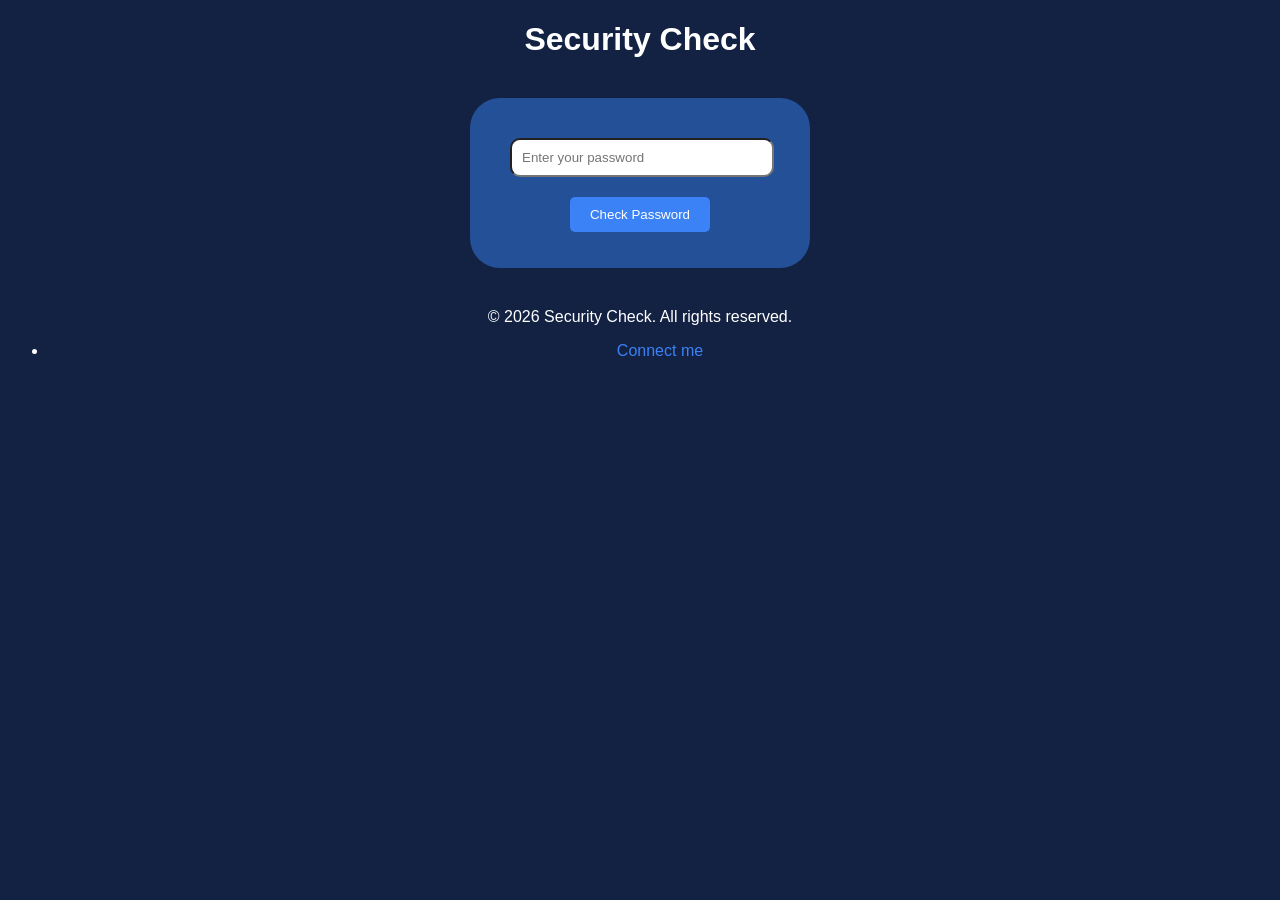
==== index.html @ a68ee6d3 "improved the styling of the "Connect me" link in the footer to make it more visually appealing and c" ====
<!DOCTYPE html>
<html lang="en">
<head><meta charset="utf-8">
<title>Security Check</title>
<link rel="stylesheet" href="style.css">
</head>
<body>
<h1>Security Check</h1>
<div id="passwordTool" class="box">
<input type="password" id="password" placeholder="Enter your password">
<button onclick="checkPassword()">Check Password</button>
<p id="result"></p>
</div>
<script src="script.js"></script>
<footer class="site-footer">
    <p>&copy; 2026 Security Check. All rights reserved.</p>
    <ul>
       <li><a href="https://www.instagram.com/___lubolabao.1___/">Connect me</a></li>
    </ul>
</footer>
</body>
</html>
---- style.css ----
body{
    font-family: Arial;
    background-color: #132143;
    color: white;
    text-align: center;
}
.box{
    background-color: #235097;
    width: 300px;
    margin: 40px auto;
    padding: 20px;
    border-radius: 30px;
}
input{
    width: 80%;
    padding: 10px;
    margin: 20px;
    border-radius: 10px;}
button{
    padding: 10px 20px;
    background-color: #3b82f6;
    color: white;
    border: none;
    border-radius: 5px;
    cursor: pointer;
}
a:-webkit-any-link {
    color: #3b82f6;
    cursor: pointer;
    text-decoration: none;
}
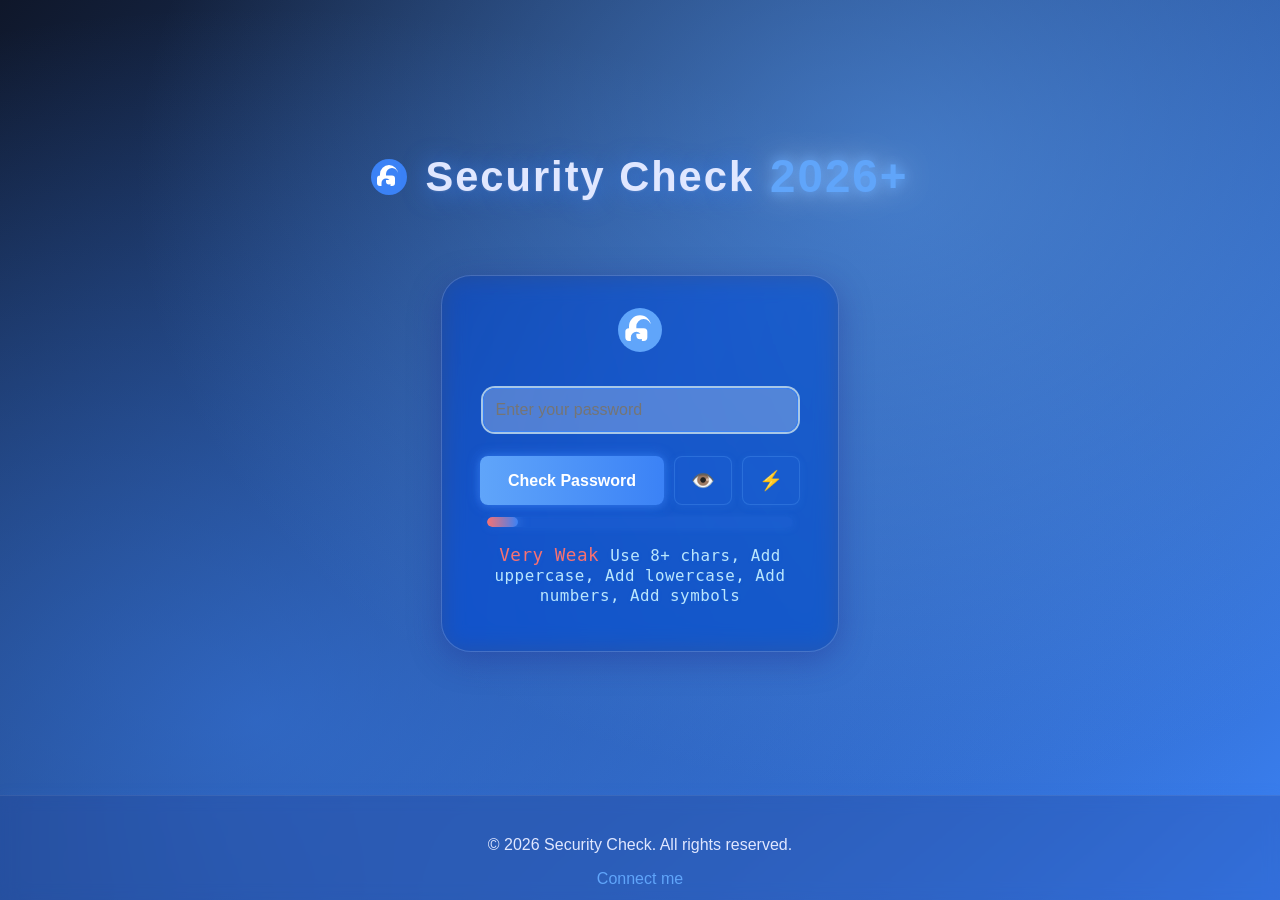
==== commit 49548315: "Futuristic glassmorphism UI, advanced password features, and bug fixes" ====
--- a/index.html
+++ b/index.html
@@ -5,12 +5,30 @@
 <link rel="stylesheet" href="style.css">
 </head>
 <body>
-<h1>Security Check</h1>
-<div id="passwordTool" class="box">
-<input type="password" id="password" placeholder="Enter your password">
-<button onclick="checkPassword()">Check Password</button>
-<p id="result"></p>
-</div>
+<div class="futuristic-bg"></div>
+<main>
+  <h1 class="fancy-title">
+    <svg xmlns="http://www.w3.org/2000/svg" width="36" height="36" fill="none" viewBox="0 0 24 24" style="vertical-align:middle;margin-right:10px;"><rect width="24" height="24" rx="12" fill="#3b82f6"/><path d="M12 17a2 2 0 0 0 2-2v-1h-4v1a2 2 0 0 0 2 2Zm6-6v-1a6 6 0 1 0-12 0v1a2 2 0 0 0-2 2v3a2 2 0 0 0 2 2h1v-2a3 3 0 0 1 6 0v2h1a2 2 0 0 0 2-2v-3a2 2 0 0 0-2-2Zm-8-1a4 4 0 1 1 8 0v1h-8v-1Z" fill="#fff"/></svg>
+    Security Check <span class="year-glow">2026+</span>
+  </h1>
+  <div id="passwordTool" class="box glassmorph">
+    <div class="icon-orb">
+      <svg xmlns="http://www.w3.org/2000/svg" width="44" height="44" fill="none" viewBox="0 0 24 24"><rect width="24" height="24" rx="12" fill="#60a5fa"/><path d="M12 17a2 2 0 0 0 2-2v-1h-4v1a2 2 0 0 0 2 2Zm6-6v-1a6 6 0 1 0-12 0v1a2 2 0 0 0-2 2v3a2 2 0 0 0 2 2h1v-2a3 3 0 0 1 6 0v2h1a2 2 0 0 0 2-2v-3a2 2 0 0 0-2-2Zm-8-1a4 4 0 1 1 8 0v1h-8v-1Z" fill="#fff"/></svg>
+    </div>
+    <input type="password" id="password" placeholder="Enter your password" autocomplete="off" autofocus>
+    <div class="input-actions">
+      <button onclick="checkPassword()" class="neon-btn">Check Password</button>
+      <button onclick="togglePassword()" class="ghost-btn" title="Show/Hide Password">
+        <span id="eyeIcon">👁️</span>
+      </button>
+      <button onclick="generatePassword()" class="ghost-btn" title="Generate Futuristic Password">
+        <span>⚡</span>
+      </button>
+    </div>
+    <div class="strength-bar" id="strengthBar"><div></div></div>
+    <p id="result"></p>
+  </div>
+</main>
 <script src="script.js"></script>
 <footer class="site-footer">
     <p>&copy; 2026 Security Check. All rights reserved.</p>
--- a/style.css
+++ b/style.css
@@ -1,22 +1,165 @@
-body{
+    /* Futuristic animated background */
+    .futuristic-bg {
+        position: fixed;
+        top: 0; left: 0; right: 0; bottom: 0;
+        z-index: -2;
+        background: radial-gradient(ellipse at 70% 20%, #60a5fa88 0%, transparent 60%),
+                                radial-gradient(ellipse at 20% 80%, #3b82f688 0%, transparent 70%),
+                                linear-gradient(135deg, #0f172a 0%, #3b82f6 100%);
+        animation: bgMove 12s linear infinite alternate;
+    }
+    @keyframes bgMove {
+        0% { filter: blur(0px) brightness(1); }
+        100% { filter: blur(2px) brightness(1.1); }
+    }
+
+    main {
+        flex: 1;
+        display: flex;
+        flex-direction: column;
+        align-items: center;
+        justify-content: center;
+        min-height: 80vh;
+    }
+
+    .fancy-title {
+        font-size: 2.6rem;
+        font-weight: 800;
+        letter-spacing: 2px;
+        color: #e0e7ff;
+        text-shadow: 0 2px 24px #3b82f6cc, 0 1px 2px #fff2;
+        margin-bottom: 32px;
+        margin-top: 48px;
+        display: flex;
+        align-items: center;
+        gap: 8px;
+    }
+    .year-glow {
+        color: #60a5fa;
+        text-shadow: 0 0 12px #60a5fa, 0 0 32px #fff8;
+        font-size: 1.1em;
+        font-weight: 700;
+        margin-left: 8px;
+    }
+
+    .glassmorph {
+        background: rgba(30, 58, 138, 0.35);
+        box-shadow: 0 8px 32px 0 rgba(59, 130, 246, 0.25), 0 1.5px 8px 0 rgba(255,255,255,0.12);
+        backdrop-filter: blur(18px) saturate(180%);
+        -webkit-backdrop-filter: blur(18px) saturate(180%);
+        border-radius: 32px;
+        border: 2px solid rgba(255, 255, 255, 0.18);
+        position: relative;
+        overflow: hidden;
+    }
+
+    .icon-orb {
+        display: flex;
+        align-items: center;
+        justify-content: center;
+        margin-bottom: 18px;
+        animation: orbGlow 2.5s infinite alternate;
+    }
+    @keyframes orbGlow {
+        0% { filter: drop-shadow(0 0 0px #60a5fa); }
+        100% { filter: drop-shadow(0 0 16px #60a5fa); }
+    }
+
+    .input-actions {
+        display: flex;
+        gap: 10px;
+        justify-content: center;
+        margin-bottom: 12px;
+    }
+    .neon-btn {
+        background: linear-gradient(90deg, #60a5fa 0%, #3b82f6 100%);
+        color: #fff;
+        border: none;
+        border-radius: 8px;
+        font-weight: 700;
+        font-size: 1rem;
+        padding: 12px 28px;
+        box-shadow: 0 0 12px #3b82f6cc, 0 2px 8px 0 rgba(59,130,246,0.12);
+        transition: background 0.2s, box-shadow 0.2s;
+        cursor: pointer;
+        position: relative;
+        z-index: 1;
+    }
+    .neon-btn:hover {
+        background: linear-gradient(90deg, #3b82f6 0%, #60a5fa 100%);
+        box-shadow: 0 0 32px #60a5fa, 0 4px 16px 0 rgba(59,130,246,0.18);
+    }
+    .ghost-btn {
+        background: rgba(59,130,246,0.08);
+        color: #60a5fa;
+        border: 1.5px solid #60a5fa44;
+        border-radius: 8px;
+        font-size: 1.2rem;
+        padding: 12px 16px;
+        cursor: pointer;
+        transition: background 0.2s, border 0.2s, color 0.2s;
+    }
+    .ghost-btn:hover {
+        background: #60a5fa22;
+        border: 1.5px solid #60a5fa;
+        color: #fff;
+    }
+
+    .strength-bar {
+        width: 90%;
+        height: 10px;
+        background: rgba(59,130,246,0.10);
+        border-radius: 8px;
+        margin: 0 auto 18px auto;
+        overflow: hidden;
+        box-shadow: 0 1px 8px #3b82f633;
+    }
+    .strength-bar > div {
+        height: 100%;
+        width: 0%;
+        background: linear-gradient(90deg, #bae6fd 0%, #60a5fa 50%, #3b82f6 100%);
+        border-radius: 8px;
+        transition: width 0.5s cubic-bezier(.77,0,.18,1), background 0.5s;
+        box-shadow: 0 0 12px #60a5fa88;
+    }
+
+    #result {
+        margin-top: 18px;
+        font-size: 1.1rem;
+        min-height: 28px;
+        color: #bae6fd;
+        text-shadow: 0 1px 4px rgba(59,130,246,0.12);
+        font-family: 'Fira Mono', 'Consolas', monospace;
+        letter-spacing: 0.5px;
+    }
+
+    /* Responsive futuristic tweaks */
+    @media (max-width: 500px) {
+        .box, .glassmorph {
+            width: 98vw;
+            padding: 18px 4vw 18px 4vw;
+        }
+        .strength-bar {
+            width: 98vw;
+        }
+    }
+
+    /* ...existing code... */
     font-family: Arial;
     background-color: #132143;
     color: white;
     text-align: center;
 }
-.box{
     background-color: #235097;
     width: 300px;
     margin: 40px auto;
     padding: 20px;
     border-radius: 30px;
 }
-input{
     width: 80%;
     padding: 10px;
     margin: 20px;
     border-radius: 10px;}
-button{
     padding: 10px 20px;
     background-color: #3b82f6;
     color: white;
@@ -29,3 +172,123 @@
     cursor: pointer;
     text-decoration: none;
 }
+body {
+    font-family: 'Segoe UI', Arial, sans-serif;
+    background: linear-gradient(135deg, #a7c7e7 0%, #3b82f6 100%);
+    color: #eaf6ff;
+    text-align: center;
+    min-height: 100vh;
+    margin: 0;
+    display: flex;
+    flex-direction: column;
+    justify-content: center;
+}
+
+.box {
+    background: rgba(30, 58, 138, 0.45);
+    box-shadow: 0 8px 32px 0 rgba(31, 38, 135, 0.37);
+    backdrop-filter: blur(12px) saturate(180%);
+    -webkit-backdrop-filter: blur(12px) saturate(180%);
+    border-radius: 30px;
+    border: 1.5px solid rgba(255, 255, 255, 0.18);
+    width: 340px;
+    margin: 40px auto;
+    padding: 32px 28px 28px 28px;
+    transition: box-shadow 0.3s;
+}
+.box:hover {
+    box-shadow: 0 12px 40px 0 rgba(59, 130, 246, 0.25), 0 1.5px 8px 0 rgba(255,255,255,0.12);
+}
+
+input {
+    width: 85%;
+    padding: 12px;
+    margin: 18px 0 24px 0;
+    border-radius: 12px;
+    border: 1.5px solid rgba(59, 130, 246, 0.25);
+    background: rgba(255,255,255,0.15);
+    color: #1e293b;
+    font-size: 1rem;
+    outline: none;
+    transition: border 0.2s, box-shadow 0.2s;
+    box-shadow: 0 2px 8px 0 rgba(59,130,246,0.08);
+}
+input:focus {
+    border: 1.5px solid #3b82f6;
+    box-shadow: 0 0 0 2px #a7c7e7;
+    background: rgba(255,255,255,0.25);
+}
+
+button {
+    padding: 12px 28px;
+    background: linear-gradient(90deg, #60a5fa 0%, #3b82f6 100%);
+    color: #fff;
+    border: none;
+    border-radius: 8px;
+    cursor: pointer;
+    font-weight: 600;
+    font-size: 1rem;
+    box-shadow: 0 2px 8px 0 rgba(59,130,246,0.12);
+    transition: background 0.2s, box-shadow 0.2s;
+}
+button:hover {
+    background: linear-gradient(90deg, #3b82f6 0%, #60a5fa 100%);
+    box-shadow: 0 4px 16px 0 rgba(59,130,246,0.18);
+}
+
+a:-webkit-any-link {
+    color: #60a5fa;
+    cursor: pointer;
+    text-decoration: none;
+    transition: color 0.2s;
+}
+a:-webkit-any-link:hover {
+    color: #e0e7ff;
+}
+
+h1 {
+    margin-top: 48px;
+    font-size: 2.2rem;
+    font-weight: 700;
+    letter-spacing: 1px;
+    color: #e0e7ff;
+    text-shadow: 0 2px 8px rgba(59,130,246,0.18);
+}
+
+#result {
+    margin-top: 18px;
+    font-size: 1.1rem;
+    min-height: 28px;
+    color: #bae6fd;
+    text-shadow: 0 1px 4px rgba(59,130,246,0.12);
+}
+
+.site-footer {
+    margin-top: auto;
+    padding: 24px 0 12px 0;
+    background: rgba(30, 58, 138, 0.25);
+    border-top: 1.5px solid rgba(255,255,255,0.08);
+    box-shadow: 0 -2px 12px 0 rgba(59,130,246,0.08);
+    font-size: 1rem;
+    color: #e0e7ff;
+    backdrop-filter: blur(8px);
+}
+.site-footer ul {
+    list-style: none;
+    padding: 0;
+    margin: 8px 0 0 0;
+    display: flex;
+    justify-content: center;
+    gap: 18px;
+}
+.site-footer li {
+    display: inline;
+}
+.site-footer a {
+    color: #60a5fa;
+    font-weight: 500;
+    transition: color 0.2s;
+}
+.site-footer a:hover {
+    color: #bae6fd;
+}
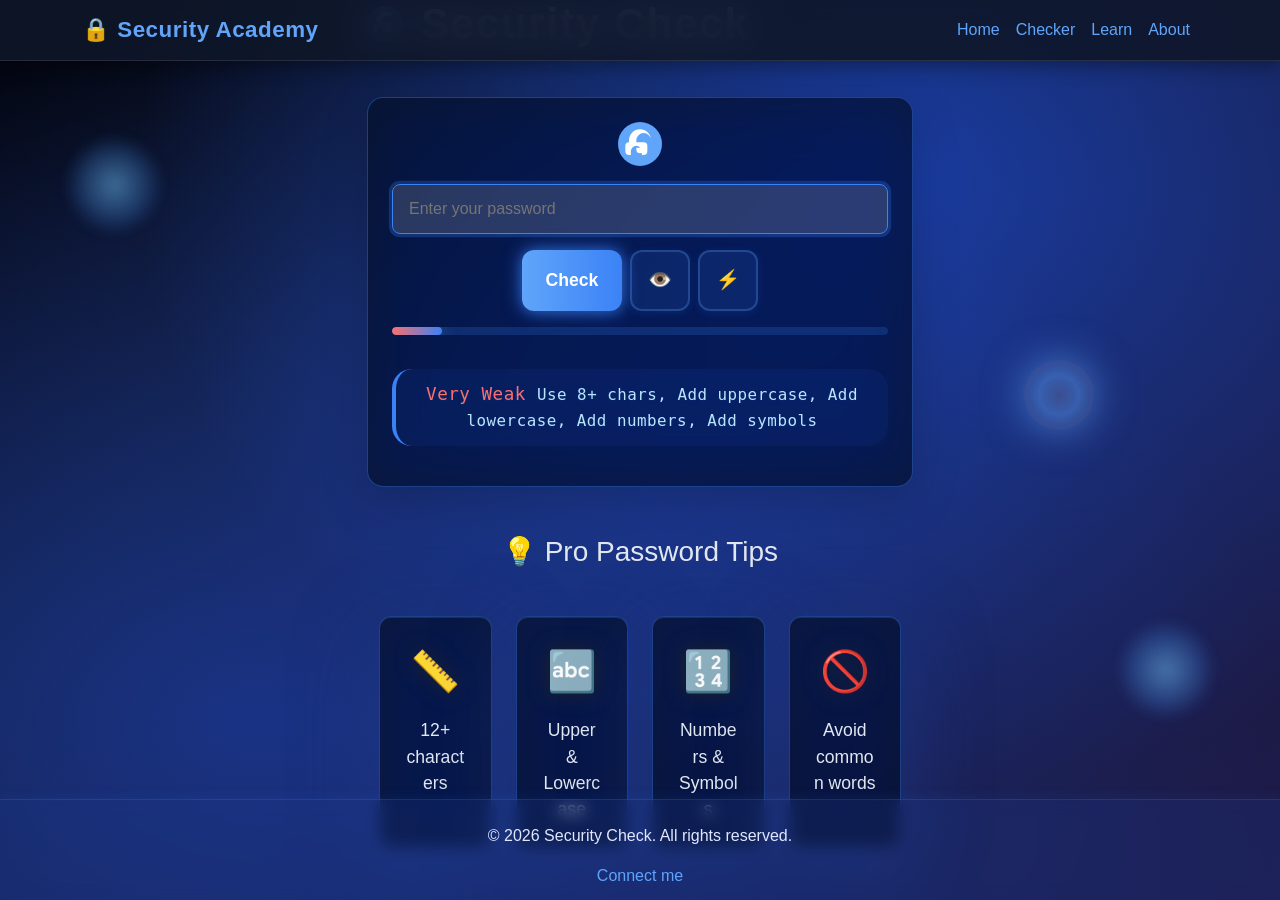
==== commit c29f4144: "feat: pure dark glass luxury password checker app - Dark black base, glassmorphism no blue colors - " ====
--- a/index.html
+++ b/index.html
@@ -1,34 +1,97 @@
 <!DOCTYPE html>
 <html lang="en">
-<head><meta charset="utf-8">
-<title>Security Check</title>
+<head>
+<meta charset="utf-8">
+<meta name="viewport" content="width=device-width, initial-scale=1">
+<title>Security Academy</title>
+<link href="https://cdn.jsdelivr.net/npm/bootstrap@5.3.3/dist/css/bootstrap.min.css" rel="stylesheet">
 <link rel="stylesheet" href="style.css">
 </head>
 <body>
+<nav class="navbar navbar-expand-lg navbar-dark bg-transparent luxury-navbar fixed-top">
+  <div class="container">
+    <a class="navbar-brand nav-brand fw-bold" href="#">🔒 Security Academy</a>
+    <button class="navbar-toggler" type="button" data-bs-toggle="collapse" data-bs-target="#navbarNav" aria-controls="navbarNav" aria-expanded="false" aria-label="Toggle navigation">
+      <span class="navbar-toggler-icon"></span>
+    </button>
+    <div class="collapse navbar-collapse" id="navbarNav">
+      <ul class="navbar-nav ms-auto">
+        <li class="nav-item"><a class="nav-link" href="#home">Home</a></li>
+        <li class="nav-item"><a class="nav-link" href="#checker">Checker</a></li>
+        <li class="nav-item"><a class="nav-link" href="#learn">Learn</a></li>
+        <li class="nav-item"><a class="nav-link" href="#about">About</a></li>
+      </ul>
+    </div>
+  </div>
+</nav>
 <div class="futuristic-bg"></div>
+<div class="sticky-visuals">
+  <div class="water-drop drop-1"></div>
+  <div class="water-drop drop-2"></div>
+  <div class="glass-orb orb-1"></div>
+</div>
 <main>
-  <h1 class="fancy-title">
-    <svg xmlns="http://www.w3.org/2000/svg" width="36" height="36" fill="none" viewBox="0 0 24 24" style="vertical-align:middle;margin-right:10px;"><rect width="24" height="24" rx="12" fill="#3b82f6"/><path d="M12 17a2 2 0 0 0 2-2v-1h-4v1a2 2 0 0 0 2 2Zm6-6v-1a6 6 0 1 0-12 0v1a2 2 0 0 0-2 2v3a2 2 0 0 0 2 2h1v-2a3 3 0 0 1 6 0v2h1a2 2 0 0 0 2-2v-3a2 2 0 0 0-2-2Zm-8-1a4 4 0 1 1 8 0v1h-8v-1Z" fill="#fff"/></svg>
-    Security Check <span class="year-glow">2026+</span>
-  </h1>
-  <div id="passwordTool" class="box glassmorph">
+  <div class="container my-5 pt-5">
+    <div class="row justify-content-center">
+      <div class="col-lg-6 col-md-8 col-12">
+        <h1 class="fancy-title text-center mb-5">
+          <svg xmlns="http://www.w3.org/2000/svg" width="36" height="36" fill="none" viewBox="0 0 24 24" style="vertical-align:middle;margin-right:10px;"><rect width="24" height="24" rx="12" fill="#3b82f6"/><path d="M12 17a2 2 0 0 0 2-2v-1h-4v1a2 2 0 0 0 2 2Zm6-6v-1a6 6 0 1 0-12 0v1a2 2 0 0 0-2 2v3a2 2 0 0 0 2 2h1v-2a3 3 0 0 1 6 0v2h1a2 2 0 0 0 2-2v-3a2 2 0 0 0-2-2Zm-8-1a4 4 0 1 1 8 0v1h-8v-1Z" fill="#fff"/></svg>
+          Security Check 
+        </h1>
+        <div id="passwordTool" class="card box glassmorph p-4 shadow-lg">
     <div class="icon-orb">
       <svg xmlns="http://www.w3.org/2000/svg" width="44" height="44" fill="none" viewBox="0 0 24 24"><rect width="24" height="24" rx="12" fill="#60a5fa"/><path d="M12 17a2 2 0 0 0 2-2v-1h-4v1a2 2 0 0 0 2 2Zm6-6v-1a6 6 0 1 0-12 0v1a2 2 0 0 0-2 2v3a2 2 0 0 0 2 2h1v-2a3 3 0 0 1 6 0v2h1a2 2 0 0 0 2-2v-3a2 2 0 0 0-2-2Zm-8-1a4 4 0 1 1 8 0v1h-8v-1Z" fill="#fff"/></svg>
     </div>
-    <input type="password" id="password" placeholder="Enter your password" autocomplete="off" autofocus>
-    <div class="input-actions">
-      <button onclick="checkPassword()" class="neon-btn">Check Password</button>
-      <button onclick="togglePassword()" class="ghost-btn" title="Show/Hide Password">
+    <input type="password" id="password" placeholder="Enter your password" autocomplete="off" autofocus oninput="checkPassword()">
+    <div class="input-actions d-flex justify-content-center gap-2 mb-3 flex-wrap">
+      <button onclick="checkPassword()" class="btn btn-primary neon-btn px-4">Check</button>
+      <button onclick="togglePassword()" class="btn btn-outline-light ghost-btn px-3" title="Toggle visibility">
         <span id="eyeIcon">👁️</span>
       </button>
-      <button onclick="generatePassword()" class="ghost-btn" title="Generate Futuristic Password">
+      <button onclick="generatePassword()" class="btn btn-outline-light ghost-btn px-3" title="Generate">
         <span>⚡</span>
+      </button>
+      <button onclick="copyPassword()" class="btn btn-success ghost-btn px-3" id="copyBtn" style="display:none;" title="Copy">
+        📋
       </button>
     </div>
     <div class="strength-bar" id="strengthBar"><div></div></div>
     <p id="result"></p>
   </div>
+  
+  <section class="educational-tips py-5">
+    <div class="container">
+      <h2 class="tip-title text-center mb-5">💡 Pro Password Tips</h2>
+      <div class="row g-4">
+        <div class="col-lg-3 col-md-6">
+          <div class="tip-item card glassmorph h-100 p-4 text-center">
+            <span class="tip-icon fs-1 d-block mb-3">📏</span>
+            <p class="mb-0">12+ characters</p>
+          </div>
+        </div>
+        <div class="col-lg-3 col-md-6">
+          <div class="tip-item card glassmorph h-100 p-4 text-center">
+            <span class="tip-icon fs-1 d-block mb-3">🔤</span>
+            <p class="mb-0">Upper & Lowercase</p>
+          </div>
+        </div>
+        <div class="col-lg-3 col-md-6">
+          <div class="tip-item card glassmorph h-100 p-4 text-center">
+            <span class="tip-icon fs-1 d-block mb-3">🔢</span>
+            <p class="mb-0">Numbers & Symbols</p>
+          </div>
+        </div>
+        <div class="col-lg-3 col-md-6">
+          <div class="tip-item card glassmorph h-100 p-4 text-center">
+            <span class="tip-icon fs-1 d-block mb-3">🚫</span>
+            <p class="mb-0">Avoid common words</p>
+          </div>
+        </div>
+      </div>
+    </div>
+  </section>
 </main>
+<script src="https://cdn.jsdelivr.net/npm/bootstrap@5.3.3/dist/js/bootstrap.bundle.min.js"></script>
 <script src="script.js"></script>
 <footer class="site-footer">
     <p>&copy; 2026 Security Check. All rights reserved.</p>
--- a/style.css
+++ b/style.css
@@ -1,11 +1,12 @@
-    /* Futuristic animated background */
-    .futuristic-bg {
+ /* Futuristic animated background */
+.futuristic-bg {
         position: fixed;
         top: 0; left: 0; right: 0; bottom: 0;
         z-index: -2;
-        background: radial-gradient(ellipse at 70% 20%, #60a5fa88 0%, transparent 60%),
-                                radial-gradient(ellipse at 20% 80%, #3b82f688 0%, transparent 70%),
-                                linear-gradient(135deg, #0f172a 0%, #3b82f6 100%);
+        background: radial-gradient(ellipse at 70% 20%, #1d4ed8aa 0%, transparent 60%),
+                                radial-gradient(ellipse at 20% 80%, #1e40afaa 0%, transparent 70%),
+                                radial-gradient(ellipse at 50% 50%, #1e3a8a66 0%, transparent 50%),
+                                linear-gradient(135deg, #010209 0%, #0f172a 30%, #1e1b4b 100%);
         animation: bgMove 12s linear infinite alternate;
     }
     @keyframes bgMove {
@@ -42,13 +43,15 @@
         margin-left: 8px;
     }
 
-    .glassmorph {
-        background: rgba(30, 58, 138, 0.35);
-        box-shadow: 0 8px 32px 0 rgba(59, 130, 246, 0.25), 0 1.5px 8px 0 rgba(255,255,255,0.12);
-        backdrop-filter: blur(18px) saturate(180%);
-        -webkit-backdrop-filter: blur(18px) saturate(180%);
+.glassmorph {
+        background: rgba(7,16,38,0.7);
+        box-shadow: 0 20px 60px 0 rgba(30,58,138,0.6), 0 2px 12px 0 rgba(255,255,255,0.08);
+backdrop-filter: blur(25px) saturate(200%);
+        -webkit-backdrop-filter: blur(25px) saturate(200%);
+        backdrop-filter: blur(25px) saturate(200%);
+        -webkit-backdrop-filter: blur(25px) saturate(200%);
         border-radius: 32px;
-        border: 2px solid rgba(255, 255, 255, 0.18);
+        border: 2px solid rgba(29,78,216,0.4);
         position: relative;
         overflow: hidden;
     }
@@ -71,24 +74,51 @@
         justify-content: center;
         margin-bottom: 12px;
     }
-    .neon-btn {
-        background: linear-gradient(90deg, #60a5fa 0%, #3b82f6 100%);
-        color: #fff;
-        border: none;
-        border-radius: 8px;
-        font-weight: 700;
+.neon-btn {
+        background: rgba(255,255,255,0.1);
+        color: #ffffff;
+        border: 1px solid rgba(255,255,255,0.2);
+        border-radius: 12px;
+        font-weight: 600;
         font-size: 1rem;
-        padding: 12px 28px;
-        box-shadow: 0 0 12px #3b82f6cc, 0 2px 8px 0 rgba(59,130,246,0.12);
-        transition: background 0.2s, box-shadow 0.2s;
+        padding: 12px 24px;
+        box-shadow: 0 4px 12px rgba(0,0,0,0.3);
+        transition: all 0.3s ease;
         cursor: pointer;
-        position: relative;
-        z-index: 1;
-    }
-    .neon-btn:hover {
-        background: linear-gradient(90deg, #3b82f6 0%, #60a5fa 100%);
-        box-shadow: 0 0 32px #60a5fa, 0 4px 16px 0 rgba(59,130,246,0.18);
-    }
+    }
+.neon-btn {
+  position: relative;
+  overflow: hidden;
+}
+
+.neon-btn::before {
+  content: '';
+  position: absolute;
+  top: 50%;
+  left: 50%;
+  width: 300px;
+  height: 300px;
+  background: radial-gradient(circle, #60a5fa80 0%, transparent 70%);
+  transform: translate(-50%, -50%) scale(0);
+  transition: transform 0.4s ease;
+  z-index: 0;
+  filter: blur(20px);
+}
+
+.neon-btn:hover::before {
+  transform: translate(-50%, -50%) scale(1);
+}
+
+.neon-btn > * {
+  position: relative;
+  z-index: 1;
+}
+
+.neon-btn:hover {
+  background: linear-gradient(90deg, #1e40af 0%, #1d4ed8 50%, #3b82f6 100%);
+  box-shadow: 0 0 40px #1d4ed8, 0 8px 32px rgba(29,78,216,0.5);
+  transform: translateY(-2px);
+}
     .ghost-btn {
         background: rgba(59,130,246,0.08);
         color: #60a5fa;
@@ -99,50 +129,180 @@
         cursor: pointer;
         transition: background 0.2s, border 0.2s, color 0.2s;
     }
-    .ghost-btn:hover {
-        background: #60a5fa22;
-        border: 1.5px solid #60a5fa;
-        color: #fff;
-    }
-
-    .strength-bar {
-        width: 90%;
-        height: 10px;
-        background: rgba(59,130,246,0.10);
-        border-radius: 8px;
-        margin: 0 auto 18px auto;
-        overflow: hidden;
-        box-shadow: 0 1px 8px #3b82f633;
-    }
-    .strength-bar > div {
-        height: 100%;
-        width: 0%;
-        background: linear-gradient(90deg, #bae6fd 0%, #60a5fa 50%, #3b82f6 100%);
-        border-radius: 8px;
-        transition: width 0.5s cubic-bezier(.77,0,.18,1), background 0.5s;
-        box-shadow: 0 0 12px #60a5fa88;
-    }
-
-    #result {
+.ghost-btn {
+  position: relative;
+  overflow: hidden;
+}
+
+.ghost-btn::before {
+  content: '';
+  position: absolute;
+  top: 50%;
+  left: 50%;
+  width: 200px;
+  height: 200px;
+  background: radial-gradient(circle, #60a5fa40 0%, transparent 70%);
+  transform: translate(-50%, -50%) scale(0);
+  transition: transform 0.4s ease;
+  z-index: 0;
+  filter: blur(15px);
+}
+
+.ghost-btn:hover::before {
+  transform: translate(-50%, -50%) scale(1);
+}
+
+.ghost-btn > * {
+  position: relative;
+  z-index: 1;
+}
+
+.ghost-btn:hover {
+  background: #60a5fa22;
+  border: 1.5px solid #60a5fa;
+  color: #fff;
+}
+
+.strength-bar {
+    width: 100%;
+    height: 8px;
+    background: rgba(59,130,246,0.2);
+    border-radius: 4px;
+    overflow: hidden;
+    margin-bottom: 1rem;
+}
+.strength-bar > div {
+    height: 100%;
+    width: 0;
+    transition: width 0.6s ease;
+    border-radius: 4px;
+}
+
+#result {
         margin-top: 18px;
         font-size: 1.1rem;
         min-height: 28px;
-        color: #bae6fd;
-        text-shadow: 0 1px 4px rgba(59,130,246,0.12);
+        color: #a5b4fc;
+        text-shadow: 0 1px 4px rgba(29,78,216,0.3);
         font-family: 'Fira Mono', 'Consolas', monospace;
         letter-spacing: 0.5px;
-    }
-
-    /* Responsive futuristic tweaks */
-    @media (max-width: 500px) {
-        .box, .glassmorph {
-            width: 98vw;
-            padding: 18px 4vw 18px 4vw;
-        }
-        .strength-bar {
-            width: 98vw;
-        }
-    }
+        background: rgba(29,78,216,0.1);
+        padding: 12px 20px;
+        border-radius: 20px;
+        border-left: 4px solid #3b82f6;
+    }
+
+
+/* Responsive futuristic tweaks and mobile expensive look */
+@media (max-width: 600px) {
+    html, body {
+        min-height: 100vh;
+        height: 100vh;
+        width: 100vw;
+        overflow-x: hidden;
+        background: linear-gradient(135deg, #0f172a 0%, #3b82f6 100%);
+    }
+    main {
+        min-height: 90vh;
+        justify-content: flex-start;
+        padding-top: 24px;
+    }
+    .box, .glassmorph {
+        max-width: 400px;
+        margin: 0 auto;
+        padding: 2rem;
+        border-radius: 1rem;
+        box-shadow: 0 8px 32px rgba(30,58,138,0.5);
+        backdrop-filter: blur(16px);
+        -webkit-backdrop-filter: blur(16px);
+        border: 1px solid rgba(29,78,216,0.3);
+    }
+    .strength-bar {
+        width: 96vw;
+        max-width: 340px;
+    }
+    .fancy-title {
+        font-size: 2rem;
+        margin-top: 24px;
+        margin-bottom: 18px;
+        gap: 6px;
+    }
+    input {
+        font-size: 1.1rem;
+        padding: 14px;
+        border-radius: 16px;
+    }
+    .input-actions {
+        flex-direction: column;
+        gap: 8px;
+    }
+    .neon-btn, .ghost-btn, button {
+        width: 100%;
+        font-size: 1.1rem;
+        padding: 14px 0;
+        border-radius: 14px;
+        margin-bottom: 4px;
+    }
+    .icon-orb svg {
+        width: 54px;
+        height: 54px;
+    }
+}
+
+/* Expensive/futuristic look improvements */
+.glassmorph, .box {
+    box-shadow: 0 12px 48px 0 #60a5fa55, 0 2px 16px 0 #fff2;
+    border: 2.5px solid rgba(255,255,255,0.22);
+    backdrop-filter: blur(22px) saturate(200%);
+}
+.neon-btn {
+    background: linear-gradient(90deg, #60a5fa 0%, #3b82f6 100%);
+    color: #fff;
+    border: none;
+    border-radius: 12px;
+    font-weight: 700;
+    font-size: 1.1rem;
+    padding: 14px 32px;
+    box-shadow: 0 0 18px #3b82f6cc, 0 2px 12px 0 rgba(59,130,246,0.18);
+    transition: background 0.2s, box-shadow 0.2s, transform 0.15s;
+    cursor: pointer;
+    position: relative;
+    z-index: 1;
+}
+.neon-btn:hover {
+    background: linear-gradient(90deg, #3b82f6 0%, #60a5fa 100%);
+    box-shadow: 0 0 40px #60a5fa, 0 6px 24px 0 rgba(59,130,246,0.22);
+    transform: scale(1.04);
+}
+.ghost-btn {
+    background: rgba(59,130,246,0.12);
+    color: #60a5fa;
+    border: 2px solid #60a5fa44;
+    border-radius: 12px;
+    font-size: 1.2rem;
+    padding: 14px 18px;
+    cursor: pointer;
+    transition: background 0.2s, border 0.2s, color 0.2s, transform 0.15s;
+}
+.ghost-btn:hover {
+    background: #60a5fa33;
+    border: 2px solid #60a5fa;
+    color: #fff;
+    transform: scale(1.04);
+}
+.strength-bar > div {
+    box-shadow: 0 0 18px #60a5fa88;
+}
+.site-footer {
+    margin-top: auto;
+    padding: 2rem 0 1rem;
+    font-size: 1rem;
+    background: rgba(7,16,38, 0.9);
+    border-top: 1px solid rgba(29,78,216,0.3);
+    box-shadow: 0 -4px 20px rgba(30,58,138,0.4);
+    backdrop-filter: blur(20px);
+    -webkit-backdrop-filter: blur(20px);
+}
 
     /* ...existing code... */
     font-family: Arial;
@@ -172,51 +332,54 @@
     cursor: pointer;
     text-decoration: none;
 }
+html {
+  height: 100%;
+}
+
 body {
-    font-family: 'Segoe UI', Arial, sans-serif;
-    background: linear-gradient(135deg, #a7c7e7 0%, #3b82f6 100%);
-    color: #eaf6ff;
-    text-align: center;
-    min-height: 100vh;
-    margin: 0;
-    display: flex;
-    flex-direction: column;
-    justify-content: center;
+  font-family: 'Segoe UI', -apple-system, BlinkMacSystemFont, sans-serif;
+  background: #0a0a0a;
+  color: #ffffff;
+  text-align: center;
+  min-height: 100vh;
+  height: 100%;
+  margin: 0;
+  display: flex;
+  flex-direction: column;
+  justify-content: space-between;
+  position: relative;
+  overflow-x: hidden;
 }
 
 .box {
-    background: rgba(30, 58, 138, 0.45);
-    box-shadow: 0 8px 32px 0 rgba(31, 38, 135, 0.37);
-    backdrop-filter: blur(12px) saturate(180%);
-    -webkit-backdrop-filter: blur(12px) saturate(180%);
-    border-radius: 30px;
-    border: 1.5px solid rgba(255, 255, 255, 0.18);
-    width: 340px;
-    margin: 40px auto;
-    padding: 32px 28px 28px 28px;
-    transition: box-shadow 0.3s;
-}
-.box:hover {
-    box-shadow: 0 12px 40px 0 rgba(59, 130, 246, 0.25), 0 1.5px 8px 0 rgba(255,255,255,0.12);
+    background: rgba(15,23,42,0.8);
+    backdrop-filter: blur(20px);
+    -webkit-backdrop-filter: blur(20px);
+    border-radius: 16px;
+    border: 1px solid rgba(59,130,246,0.2);
+    transition: all 0.3s ease;
+}
+.box:hover, .box:focus-within {
+    box-shadow: 0 12px 40px rgba(59,130,246,0.3), 0 0 0 0.5rem rgba(59,130,246,0.1);
 }
 
 input {
-    width: 85%;
-    padding: 12px;
-    margin: 18px 0 24px 0;
-    border-radius: 12px;
-    border: 1.5px solid rgba(59, 130, 246, 0.25);
+    width: 100%;
+    padding: 0.75rem 1rem;
+    margin-bottom: 1rem;
+    border: 1px solid rgba(59,130,246,0.3);
+    background: rgba(255,255,255,0.1);
+    color: #e2e8f0;
+    border-radius: 8px;
+    font-size: 1rem;
+    transition: all 0.2s;
+}
+input:focus {
+    border-color: #3b82f6;
+    box-shadow: 0 0 0 0.2rem rgba(59,130,246,0.25);
     background: rgba(255,255,255,0.15);
-    color: #1e293b;
-    font-size: 1rem;
+    color: #e2e8f0;
     outline: none;
-    transition: border 0.2s, box-shadow 0.2s;
-    box-shadow: 0 2px 8px 0 rgba(59,130,246,0.08);
-}
-input:focus {
-    border: 1.5px solid #3b82f6;
-    box-shadow: 0 0 0 2px #a7c7e7;
-    background: rgba(255,255,255,0.25);
 }
 
 button {
@@ -290,5 +453,196 @@
     transition: color 0.2s;
 }
 .site-footer a:hover {
-    color: #bae6fd;
-}
+    color: #93c5fd;
+}
+
+ /* Luxury Navbar */
+.luxury-navbar.navbar {
+  backdrop-filter: blur(20px);
+  -webkit-backdrop-filter: blur(20px);
+  background: rgba(15,23,42,0.9) !important;
+  border-bottom: 1px solid rgba(255,255,255,0.1);
+  box-shadow: 0 4px 20px rgba(0,0,0,0.4);
+}
+
+.glass-nav {
+  max-width: 1200px;
+  margin: 0 auto;
+  padding: 1rem 2rem;
+  display: flex;
+  justify-content: space-between;
+  align-items: center;
+}
+
+.nav-brand {
+  font-size: 1.4rem;
+  font-weight: 700;
+  color: #ffffff;
+  letter-spacing: 0.5px;
+}
+
+.nav-menu {
+  display: flex;
+  list-style: none;
+  gap: 1.5rem;
+  margin: 0;
+  padding: 0;
+}
+
+.nav-menu li a {
+  color: #e2e8f0;
+  text-decoration: none;
+  font-weight: 500;
+  font-size: 0.95rem;
+  padding: 0.5rem 1rem;
+  border-radius: 8px;
+  transition: all 0.2s;
+}
+
+.nav-menu li a:hover {
+  color: #ffffff;
+  background: rgba(255,255,255,0.1);
+  backdrop-filter: blur(10px);
+}
+
+/* Sticky Visuals */
+.sticky-visuals {
+  position: fixed;
+  inset: 0;
+  pointer-events: none;
+  z-index: 0;
+}
+
+.water-drop {
+  position: absolute;
+  width: 100px;
+  height: 100px;
+  background: radial-gradient(ellipse at center, rgba(96,165,250,0.5) 0%, rgba(59,130,246,0.2) 50%, transparent 70%);
+  border-radius: 50% 50% 50% 50% / 60% 60% 40% 40%;
+  filter: blur(6px) brightness(1.2);
+  animation: waterDropMove 25s infinite ease-in-out;
+}
+
+.drop-1 {
+  top: 15%;
+  left: 5%;
+  animation-delay: 0s;
+  animation-duration: 30s;
+}
+
+.drop-2 {
+  bottom: 20%;
+  right: 5%;
+  animation-delay: 15s;
+  animation-duration: 35s;
+}
+
+@keyframes waterDropMove {
+  0%, 100% { transform: translate(0, 0) scale(1) rotate(0deg); opacity: 0.6; }
+  33% { transform: translate(20px, -30px) scale(1.3) rotate(10deg); opacity: 0.8; }
+  66% { transform: translate(-10px, 20px) scale(0.9) rotate(-5deg); opacity: 0.4; }
+}
+
+.glass-orb {
+  position: absolute;
+  width: 70px;
+  height: 70px;
+  background: radial-gradient(circle, rgba(255,255,255,0.15) 0%, rgba(96,165,250,0.4) 40%, rgba(59,130,246,0.1) 70%, transparent);
+  border-radius: 50%;
+  box-shadow: 
+    0 0 40px rgba(96,165,250,0.6),
+    inset 0 0 20px rgba(255,255,255,0.2);
+  animation: orbGlow 12s infinite alternate;
+}
+
+.orb-1 {
+  top: 40%;
+  left: 80%;
+  animation-delay: 5s;
+}
+
+@keyframes orbGlow {
+  0% { 
+    box-shadow: 0 0 40px rgba(96,165,250,0.6), inset 0 0 20px rgba(255,255,255,0.2);
+    transform: scale(1);
+  }
+  100% { 
+    box-shadow: 0 0 60px rgba(96,165,250,1), inset 0 0 30px rgba(255,255,255,0.4);
+    transform: scale(1.1);
+  }
+}
+
+/* Simple Responsive Cards */
+.tip-title {
+  font-size: 1.75rem;
+  color: #e2e8f0;
+  text-align: center;
+  margin-bottom: 2rem;
+}
+
+.tip-item {
+  background: rgba(15,23,42,0.6);
+  border: 1px solid rgba(59,130,246,0.3);
+  border-radius: 12px;
+  padding: 1.25rem;
+  transition: transform 0.2s, box-shadow 0.2s;
+  height: 100%;
+}
+.tip-item:hover {
+  transform: translateY(-4px);
+  box-shadow: 0 8px 25px rgba(59,130,246,0.2);
+}
+
+.tip-icon {
+  font-size: 2rem;
+  display: block;
+  margin-bottom: 0.5rem;
+}
+
+.tip-item::before {
+  content: '';
+  position: absolute;
+  top: 0;
+  left: -100%;
+  width: 100%;
+  height: 100%;
+  background: linear-gradient(90deg, transparent, rgba(96,165,250,0.2), transparent);
+  transition: left 0.5s;
+}
+
+.tip-item:hover::before {
+  left: 100%;
+}
+
+.tip-item:hover {
+  transform: translateY(-10px) scale(1.02);
+  box-shadow: 0 25px 60px rgba(59,130,246,0.4);
+  border-color: #60a5fa;
+}
+
+.tip-icon {
+  font-size: 2.5rem;
+  display: block;
+  margin-bottom: 0.8rem;
+  filter: drop-shadow(0 0 10px currentColor);
+}
+
+.tip-item p {
+  margin: 0;
+  color: #e2e8f0;
+  font-size: 1.1rem;
+  font-weight: 500;
+}
+
+/* Enhanced Dark Glassmorphism */
+.glassmorph, .box, .glass-card {
+  background: rgba(7,16,38,0.75);
+  backdrop-filter: blur(30px) saturate(200%);
+  -webkit-backdrop-filter: blur(30px) saturate(200%);
+  border: 1.5px solid rgba(59,130,246,0.4);
+  box-shadow: 
+    0 25px 80px rgba(30,58,138,0.6),
+    0 1px 0 rgba(255,255,255,0.1) inset;
+}
+
+
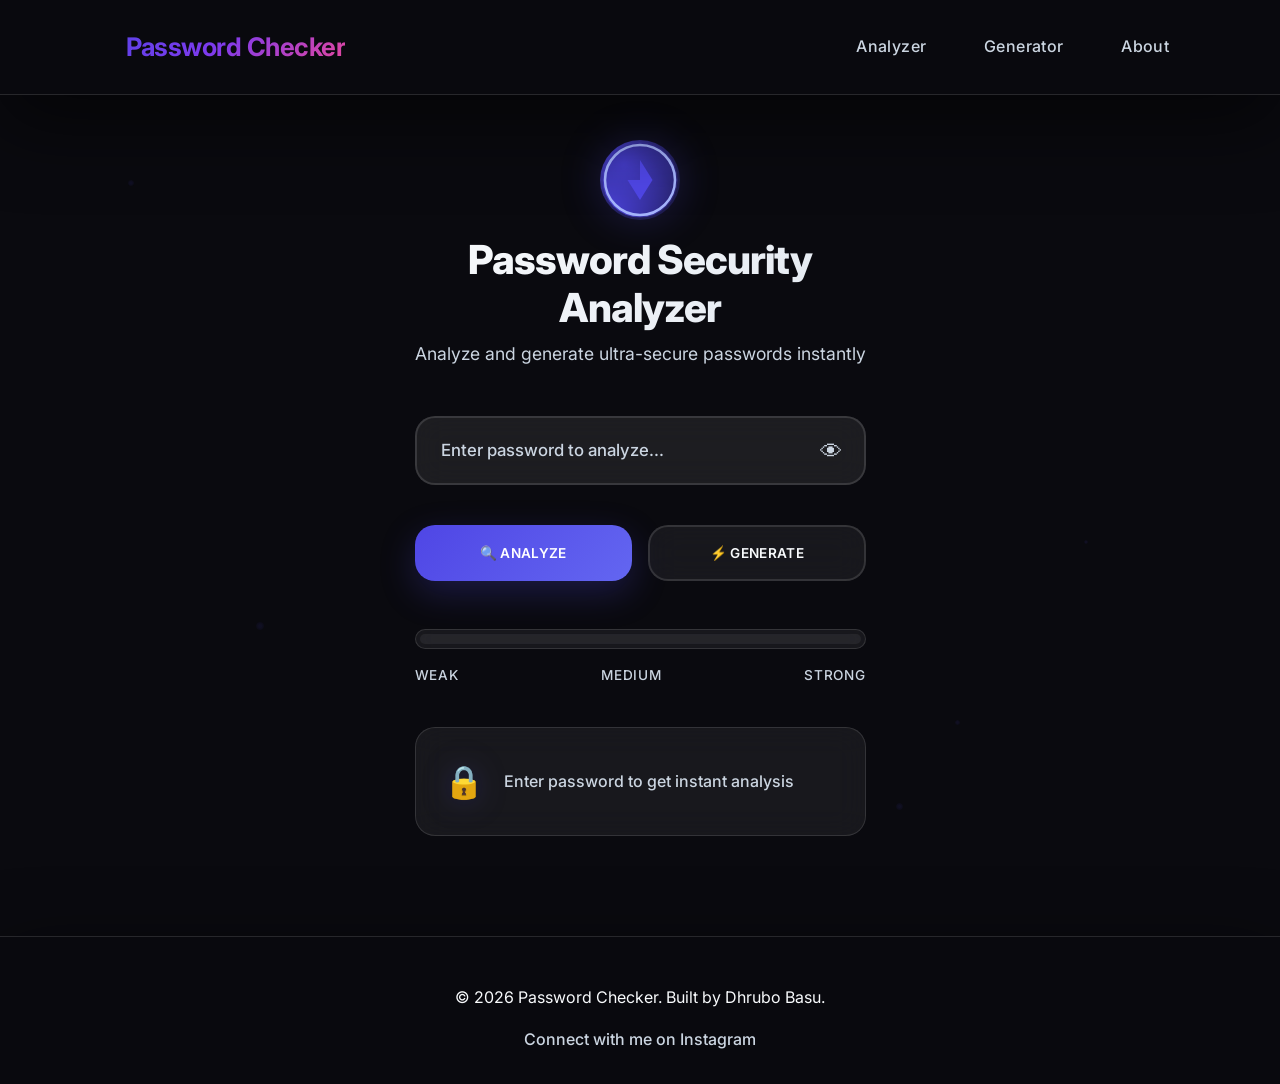
==== commit 8b9ee741: "Refactor styles for a modern UI overhaul - Removed outdated futuristic background styles and animati" ====
--- a/index.html
+++ b/index.html
@@ -1,103 +1,139 @@
 <!DOCTYPE html>
 <html lang="en">
 <head>
-<meta charset="utf-8">
-<meta name="viewport" content="width=device-width, initial-scale=1">
-<title>Security Academy</title>
-<link href="https://cdn.jsdelivr.net/npm/bootstrap@5.3.3/dist/css/bootstrap.min.css" rel="stylesheet">
-<link rel="stylesheet" href="style.css">
+  <meta charset="UTF-8">
+  <meta name="viewport" content="width=device-width, initial-scale=1.0">
+  <title>Security Vault | Free Password Analyzer</title>
+  <link href="https://cdn.jsdelivr.net/npm/bootstrap@5.3.3/dist/css/bootstrap.min.css" rel="stylesheet" integrity="sha384-QWTKZyjpPEjISv5WaRU9OFeRpok6YctnYmDr5pNlyT2bRjXh0JMhjY6hW+ALEwIH" crossorigin="anonymous">
+  <link rel="stylesheet" href="style.css">
+  <link href="https://fonts.googleapis.com/css2?family=Inter:wght@300;400;500;600;700;800&display=swap" rel="stylesheet">
 </head>
 <body>
-<nav class="navbar navbar-expand-lg navbar-dark bg-transparent luxury-navbar fixed-top">
-  <div class="container">
-    <a class="navbar-brand nav-brand fw-bold" href="#">🔒 Security Academy</a>
-    <button class="navbar-toggler" type="button" data-bs-toggle="collapse" data-bs-target="#navbarNav" aria-controls="navbarNav" aria-expanded="false" aria-label="Toggle navigation">
-      <span class="navbar-toggler-icon"></span>
-    </button>
-    <div class="collapse navbar-collapse" id="navbarNav">
-      <ul class="navbar-nav ms-auto">
-        <li class="nav-item"><a class="nav-link" href="#home">Home</a></li>
-        <li class="nav-item"><a class="nav-link" href="#checker">Checker</a></li>
-        <li class="nav-item"><a class="nav-link" href="#learn">Learn</a></li>
-        <li class="nav-item"><a class="nav-link" href="#about">About</a></li>
-      </ul>
+  <!-- Floating particles -->
+  <div class="particles">
+    <div class="particle p1"></div>
+    <div class="particle p2"></div>
+    <div class="particle p3"></div>
+    <div class="particle p4"></div>
+    <div class="particle p5"></div>
+  </div>
+
+  <!-- Navbar -->
+  <nav class="navbar navbar-expand-lg">
+    <div class="container">
+      <a class="navbar-brand fw-bold" href="#">
+        <span class="logo-icon">🔐</span>
+        Password Checker
+      </a>
+      <button class="navbar-toggler" type="button" data-bs-toggle="collapse" data-bs-target="#navbarNav">
+        <span class="navbar-toggler-icon"></span>
+      </button>
+      <div class="collapse navbar-collapse" id="navbarNav">
+        <ul class="navbar-nav ms-auto">
+          <li class="nav-item">
+            <a class="nav-link active" href="#analyzer">Analyzer</a>
+          </li>
+          <li class="nav-item">
+            <a class="nav-link" href="#generator">Generator</a>
+          </li>
+          <li class="nav-item">
+            <a class="nav-link" href="#about">About</a>
+          </li>
+        </ul>
+      </div>
     </div>
-  </div>
-</nav>
-<div class="futuristic-bg"></div>
-<div class="sticky-visuals">
-  <div class="water-drop drop-1"></div>
-  <div class="water-drop drop-2"></div>
-  <div class="glass-orb orb-1"></div>
-</div>
-<main>
-  <div class="container my-5 pt-5">
-    <div class="row justify-content-center">
-      <div class="col-lg-6 col-md-8 col-12">
-        <h1 class="fancy-title text-center mb-5">
-          <svg xmlns="http://www.w3.org/2000/svg" width="36" height="36" fill="none" viewBox="0 0 24 24" style="vertical-align:middle;margin-right:10px;"><rect width="24" height="24" rx="12" fill="#3b82f6"/><path d="M12 17a2 2 0 0 0 2-2v-1h-4v1a2 2 0 0 0 2 2Zm6-6v-1a6 6 0 1 0-12 0v1a2 2 0 0 0-2 2v3a2 2 0 0 0 2 2h1v-2a3 3 0 0 1 6 0v2h1a2 2 0 0 0 2-2v-3a2 2 0 0 0-2-2Zm-8-1a4 4 0 1 1 8 0v1h-8v-1Z" fill="#fff"/></svg>
-          Security Check 
-        </h1>
-        <div id="passwordTool" class="card box glassmorph p-4 shadow-lg">
-    <div class="icon-orb">
-      <svg xmlns="http://www.w3.org/2000/svg" width="44" height="44" fill="none" viewBox="0 0 24 24"><rect width="24" height="24" rx="12" fill="#60a5fa"/><path d="M12 17a2 2 0 0 0 2-2v-1h-4v1a2 2 0 0 0 2 2Zm6-6v-1a6 6 0 1 0-12 0v1a2 2 0 0 0-2 2v3a2 2 0 0 0 2 2h1v-2a3 3 0 0 1 6 0v2h1a2 2 0 0 0 2-2v-3a2 2 0 0 0-2-2Zm-8-1a4 4 0 1 1 8 0v1h-8v-1Z" fill="#fff"/></svg>
-    </div>
-    <input type="password" id="password" placeholder="Enter your password" autocomplete="off" autofocus oninput="checkPassword()">
-    <div class="input-actions d-flex justify-content-center gap-2 mb-3 flex-wrap">
-      <button onclick="checkPassword()" class="btn btn-primary neon-btn px-4">Check</button>
-      <button onclick="togglePassword()" class="btn btn-outline-light ghost-btn px-3" title="Toggle visibility">
-        <span id="eyeIcon">👁️</span>
-      </button>
-      <button onclick="generatePassword()" class="btn btn-outline-light ghost-btn px-3" title="Generate">
-        <span>⚡</span>
-      </button>
-      <button onclick="copyPassword()" class="btn btn-success ghost-btn px-3" id="copyBtn" style="display:none;" title="Copy">
-        📋
-      </button>
-    </div>
-    <div class="strength-bar" id="strengthBar"><div></div></div>
-    <p id="result"></p>
-  </div>
-  
-  <section class="educational-tips py-5">
+  </nav>
+
+  <main class="main-content">
     <div class="container">
-      <h2 class="tip-title text-center mb-5">💡 Pro Password Tips</h2>
-      <div class="row g-4">
-        <div class="col-lg-3 col-md-6">
-          <div class="tip-item card glassmorph h-100 p-4 text-center">
-            <span class="tip-icon fs-1 d-block mb-3">📏</span>
-            <p class="mb-0">12+ characters</p>
+      <div class="row justify-content-center">
+        <div class="col-xl-5 col-lg-6 col-md-8 col-12">
+          
+          <!-- Hero Header -->
+          <div class="hero-header text-center mb-5">
+            <div class="hero-icon mb-3">
+              <svg viewBox="0 0 64 64" fill="none" xmlns="http://www.w3.org/2000/svg">
+                <circle cx="32" cy="32" r="30" fill="url(#pattern0)"/>
+                <path d="M32 16L42 32L32 48L22 32L32 32Z" fill="#4F46E5"/>
+                <circle cx="32" cy="32" r="28" stroke="#A5B4FC" stroke-width="2"/>
+                <defs>
+                  <pattern id="pattern0" patternContentUnits="objectBoundingBox" width="1" height="1">
+                    <rect width="1" height="1" fill="url(#paint0_radial_194_6)"/>
+                  </pattern>
+                  <radialGradient id="paint0_radial_194_6" cx="0" cy="0" r="1" gradientUnits="userSpaceOnUse" gradientTransform="translate(0 1) rotate(90) scale(1)">
+                    <stop offset="0" stop-color="#4F46E5"/>
+                    <stop offset="1" stop-color="#3730A3" stop-opacity="0.5"/>
+                  </radialGradient>
+                </defs>
+              </svg>
+            </div>
+            <h1 class="hero-title mb-2">Password Security Analyzer</h1>
+            <p class="hero-subtitle">Analyze and generate ultra-secure passwords instantly</p>
           </div>
-        </div>
-        <div class="col-lg-3 col-md-6">
-          <div class="tip-item card glassmorph h-100 p-4 text-center">
-            <span class="tip-icon fs-1 d-block mb-3">🔤</span>
-            <p class="mb-0">Upper & Lowercase</p>
+
+          <!-- Analyzer Card -->
+          <div class="analyzer-card">
+            <div class="card-input-group">
+              <div class="input-wrapper">
+                <input type="password" id="password" class="form-control" placeholder="Enter password to analyze..." autocomplete="off">
+                <button class="input-toggle" onclick="togglePassword()" title="Show/Hide">
+                  <span id="eyeIcon">👁</span>
+                </button>
+              </div>
+            </div>
+
+            <!-- Action Buttons -->
+            <div class="btn-grid">
+              <button class="btn btn-primary" onclick="checkPassword()">
+                <span>🔍 Analyze</span>
+              </button>
+              <button class="btn btn-secondary" onclick="generatePassword()">
+                <span>⚡ Generate</span>
+              </button>
+              <button class="btn btn-accent" id="copyBtn" onclick="copyPassword()" style="display: none;">
+                <span>📋 Copy</span>
+              </button>
+            </div>
+
+            <!-- Strength Meter -->
+            <div class="strength-meter">
+              <div class="progress-container">
+                <div class="progress" id="strengthBar">
+                  <div class="progress-fill" role="progressbar"></div>
+                </div>
+              </div>
+              <div class="strength-labels">
+                <span class="label weak">Weak</span>
+                <span class="label medium">Medium</span>
+                <span class="label strong">Strong</span>
+              </div>
+            </div>
+
+            <!-- Result -->
+            <div id="result" class="result-panel">
+              <div class="result-icon">🔒</div>
+              <div class="result-text">Enter a password to analyze security</div>
+            </div>
           </div>
-        </div>
-        <div class="col-lg-3 col-md-6">
-          <div class="tip-item card glassmorph h-100 p-4 text-center">
-            <span class="tip-icon fs-1 d-block mb-3">🔢</span>
-            <p class="mb-0">Numbers & Symbols</p>
-          </div>
-        </div>
-        <div class="col-lg-3 col-md-6">
-          <div class="tip-item card glassmorph h-100 p-4 text-center">
-            <span class="tip-icon fs-1 d-block mb-3">🚫</span>
-            <p class="mb-0">Avoid common words</p>
-          </div>
+
         </div>
       </div>
     </div>
-  </section>
-</main>
-<script src="https://cdn.jsdelivr.net/npm/bootstrap@5.3.3/dist/js/bootstrap.bundle.min.js"></script>
-<script src="script.js"></script>
-<footer class="site-footer">
-    <p>&copy; 2026 Security Check. All rights reserved.</p>
-    <ul>
-       <li><a href="https://www.instagram.com/___lubolabao.1___/">Connect me</a></li>
-    </ul>
-</footer>
+  </main>
+
+  <!-- Footer -->
+  <footer class="footer">
+    <div class="container">
+      <div class="footer-content">
+        <p>&copy; 2026 Password Checker. Built by Dhrubo Basu.</p>
+        <div class="social-links">
+          <a href="https://instagram.com">Connect with me on Instagram</a>
+        </div>
+      </div>
+    </div>
+  </footer>
+
+  <script src="https://cdn.jsdelivr.net/npm/bootstrap@5.3.3/dist/js/bootstrap.bundle.min.js"></script>
+  <script src="script.js"></script>
 </body>
-</html>+</html>
--- a/style.css
+++ b/style.css
@@ -1,648 +1,458 @@
- /* Futuristic animated background */
-.futuristic-bg {
-        position: fixed;
-        top: 0; left: 0; right: 0; bottom: 0;
-        z-index: -2;
-        background: radial-gradient(ellipse at 70% 20%, #1d4ed8aa 0%, transparent 60%),
-                                radial-gradient(ellipse at 20% 80%, #1e40afaa 0%, transparent 70%),
-                                radial-gradient(ellipse at 50% 50%, #1e3a8a66 0%, transparent 50%),
-                                linear-gradient(135deg, #010209 0%, #0f172a 30%, #1e1b4b 100%);
-        animation: bgMove 12s linear infinite alternate;
-    }
-    @keyframes bgMove {
-        0% { filter: blur(0px) brightness(1); }
-        100% { filter: blur(2px) brightness(1.1); }
-    }
-
-    main {
-        flex: 1;
-        display: flex;
-        flex-direction: column;
-        align-items: center;
-        justify-content: center;
-        min-height: 80vh;
-    }
-
-    .fancy-title {
-        font-size: 2.6rem;
-        font-weight: 800;
-        letter-spacing: 2px;
-        color: #e0e7ff;
-        text-shadow: 0 2px 24px #3b82f6cc, 0 1px 2px #fff2;
-        margin-bottom: 32px;
-        margin-top: 48px;
-        display: flex;
-        align-items: center;
-        gap: 8px;
-    }
-    .year-glow {
-        color: #60a5fa;
-        text-shadow: 0 0 12px #60a5fa, 0 0 32px #fff8;
-        font-size: 1.1em;
-        font-weight: 700;
-        margin-left: 8px;
-    }
-
-.glassmorph {
-        background: rgba(7,16,38,0.7);
-        box-shadow: 0 20px 60px 0 rgba(30,58,138,0.6), 0 2px 12px 0 rgba(255,255,255,0.08);
-backdrop-filter: blur(25px) saturate(200%);
-        -webkit-backdrop-filter: blur(25px) saturate(200%);
-        backdrop-filter: blur(25px) saturate(200%);
-        -webkit-backdrop-filter: blur(25px) saturate(200%);
-        border-radius: 32px;
-        border: 2px solid rgba(29,78,216,0.4);
-        position: relative;
-        overflow: hidden;
-    }
-
-    .icon-orb {
-        display: flex;
-        align-items: center;
-        justify-content: center;
-        margin-bottom: 18px;
-        animation: orbGlow 2.5s infinite alternate;
-    }
-    @keyframes orbGlow {
-        0% { filter: drop-shadow(0 0 0px #60a5fa); }
-        100% { filter: drop-shadow(0 0 16px #60a5fa); }
-    }
-
-    .input-actions {
-        display: flex;
-        gap: 10px;
-        justify-content: center;
-        margin-bottom: 12px;
-    }
-.neon-btn {
-        background: rgba(255,255,255,0.1);
-        color: #ffffff;
-        border: 1px solid rgba(255,255,255,0.2);
-        border-radius: 12px;
-        font-weight: 600;
-        font-size: 1rem;
-        padding: 12px 24px;
-        box-shadow: 0 4px 12px rgba(0,0,0,0.3);
-        transition: all 0.3s ease;
-        cursor: pointer;
-    }
-.neon-btn {
-  position: relative;
-  overflow: hidden;
-}
-
-.neon-btn::before {
-  content: '';
-  position: absolute;
-  top: 50%;
-  left: 50%;
-  width: 300px;
-  height: 300px;
-  background: radial-gradient(circle, #60a5fa80 0%, transparent 70%);
-  transform: translate(-50%, -50%) scale(0);
-  transition: transform 0.4s ease;
-  z-index: 0;
-  filter: blur(20px);
-}
-
-.neon-btn:hover::before {
-  transform: translate(-50%, -50%) scale(1);
-}
-
-.neon-btn > * {
-  position: relative;
-  z-index: 1;
-}
-
-.neon-btn:hover {
-  background: linear-gradient(90deg, #1e40af 0%, #1d4ed8 50%, #3b82f6 100%);
-  box-shadow: 0 0 40px #1d4ed8, 0 8px 32px rgba(29,78,216,0.5);
-  transform: translateY(-2px);
-}
-    .ghost-btn {
-        background: rgba(59,130,246,0.08);
-        color: #60a5fa;
-        border: 1.5px solid #60a5fa44;
-        border-radius: 8px;
-        font-size: 1.2rem;
-        padding: 12px 16px;
-        cursor: pointer;
-        transition: background 0.2s, border 0.2s, color 0.2s;
-    }
-.ghost-btn {
-  position: relative;
-  overflow: hidden;
-}
-
-.ghost-btn::before {
-  content: '';
-  position: absolute;
-  top: 50%;
-  left: 50%;
-  width: 200px;
-  height: 200px;
-  background: radial-gradient(circle, #60a5fa40 0%, transparent 70%);
-  transform: translate(-50%, -50%) scale(0);
-  transition: transform 0.4s ease;
-  z-index: 0;
-  filter: blur(15px);
-}
-
-.ghost-btn:hover::before {
-  transform: translate(-50%, -50%) scale(1);
-}
-
-.ghost-btn > * {
-  position: relative;
-  z-index: 1;
-}
-
-.ghost-btn:hover {
-  background: #60a5fa22;
-  border: 1.5px solid #60a5fa;
-  color: #fff;
-}
-
-.strength-bar {
-    width: 100%;
-    height: 8px;
-    background: rgba(59,130,246,0.2);
-    border-radius: 4px;
-    overflow: hidden;
-    margin-bottom: 1rem;
-}
-.strength-bar > div {
-    height: 100%;
-    width: 0;
-    transition: width 0.6s ease;
-    border-radius: 4px;
-}
-
-#result {
-        margin-top: 18px;
-        font-size: 1.1rem;
-        min-height: 28px;
-        color: #a5b4fc;
-        text-shadow: 0 1px 4px rgba(29,78,216,0.3);
-        font-family: 'Fira Mono', 'Consolas', monospace;
-        letter-spacing: 0.5px;
-        background: rgba(29,78,216,0.1);
-        padding: 12px 20px;
-        border-radius: 20px;
-        border-left: 4px solid #3b82f6;
-    }
-
-
-/* Responsive futuristic tweaks and mobile expensive look */
-@media (max-width: 600px) {
-    html, body {
-        min-height: 100vh;
-        height: 100vh;
-        width: 100vw;
-        overflow-x: hidden;
-        background: linear-gradient(135deg, #0f172a 0%, #3b82f6 100%);
-    }
-    main {
-        min-height: 90vh;
-        justify-content: flex-start;
-        padding-top: 24px;
-    }
-    .box, .glassmorph {
-        max-width: 400px;
-        margin: 0 auto;
-        padding: 2rem;
-        border-radius: 1rem;
-        box-shadow: 0 8px 32px rgba(30,58,138,0.5);
-        backdrop-filter: blur(16px);
-        -webkit-backdrop-filter: blur(16px);
-        border: 1px solid rgba(29,78,216,0.3);
-    }
-    .strength-bar {
-        width: 96vw;
-        max-width: 340px;
-    }
-    .fancy-title {
-        font-size: 2rem;
-        margin-top: 24px;
-        margin-bottom: 18px;
-        gap: 6px;
-    }
-    input {
-        font-size: 1.1rem;
-        padding: 14px;
-        border-radius: 16px;
-    }
-    .input-actions {
-        flex-direction: column;
-        gap: 8px;
-    }
-    .neon-btn, .ghost-btn, button {
-        width: 100%;
-        font-size: 1.1rem;
-        padding: 14px 0;
-        border-radius: 14px;
-        margin-bottom: 4px;
-    }
-    .icon-orb svg {
-        width: 54px;
-        height: 54px;
-    }
-}
-
-/* Expensive/futuristic look improvements */
-.glassmorph, .box {
-    box-shadow: 0 12px 48px 0 #60a5fa55, 0 2px 16px 0 #fff2;
-    border: 2.5px solid rgba(255,255,255,0.22);
-    backdrop-filter: blur(22px) saturate(200%);
-}
-.neon-btn {
-    background: linear-gradient(90deg, #60a5fa 0%, #3b82f6 100%);
-    color: #fff;
-    border: none;
-    border-radius: 12px;
-    font-weight: 700;
-    font-size: 1.1rem;
-    padding: 14px 32px;
-    box-shadow: 0 0 18px #3b82f6cc, 0 2px 12px 0 rgba(59,130,246,0.18);
-    transition: background 0.2s, box-shadow 0.2s, transform 0.15s;
-    cursor: pointer;
-    position: relative;
-    z-index: 1;
-}
-.neon-btn:hover {
-    background: linear-gradient(90deg, #3b82f6 0%, #60a5fa 100%);
-    box-shadow: 0 0 40px #60a5fa, 0 6px 24px 0 rgba(59,130,246,0.22);
-    transform: scale(1.04);
-}
-.ghost-btn {
-    background: rgba(59,130,246,0.12);
-    color: #60a5fa;
-    border: 2px solid #60a5fa44;
-    border-radius: 12px;
-    font-size: 1.2rem;
-    padding: 14px 18px;
-    cursor: pointer;
-    transition: background 0.2s, border 0.2s, color 0.2s, transform 0.15s;
-}
-.ghost-btn:hover {
-    background: #60a5fa33;
-    border: 2px solid #60a5fa;
-    color: #fff;
-    transform: scale(1.04);
-}
-.strength-bar > div {
-    box-shadow: 0 0 18px #60a5fa88;
-}
-.site-footer {
-    margin-top: auto;
-    padding: 2rem 0 1rem;
-    font-size: 1rem;
-    background: rgba(7,16,38, 0.9);
-    border-top: 1px solid rgba(29,78,216,0.3);
-    box-shadow: 0 -4px 20px rgba(30,58,138,0.4);
-    backdrop-filter: blur(20px);
-    -webkit-backdrop-filter: blur(20px);
-}
-
-    /* ...existing code... */
-    font-family: Arial;
-    background-color: #132143;
-    color: white;
-    text-align: center;
-}
-    background-color: #235097;
-    width: 300px;
-    margin: 40px auto;
-    padding: 20px;
-    border-radius: 30px;
-}
-    width: 80%;
-    padding: 10px;
-    margin: 20px;
-    border-radius: 10px;}
-    padding: 10px 20px;
-    background-color: #3b82f6;
-    color: white;
-    border: none;
-    border-radius: 5px;
-    cursor: pointer;
-}
-a:-webkit-any-link {
-    color: #3b82f6;
-    cursor: pointer;
-    text-decoration: none;
-}
-html {
-  height: 100%;
-}
-
-body {
-  font-family: 'Segoe UI', -apple-system, BlinkMacSystemFont, sans-serif;
-  background: #0a0a0a;
-  color: #ffffff;
-  text-align: center;
-  min-height: 100vh;
-  height: 100%;
-  margin: 0;
-  display: flex;
-  flex-direction: column;
-  justify-content: space-between;
-  position: relative;
-  overflow-x: hidden;
-}
-
-.box {
-    background: rgba(15,23,42,0.8);
-    backdrop-filter: blur(20px);
-    -webkit-backdrop-filter: blur(20px);
-    border-radius: 16px;
-    border: 1px solid rgba(59,130,246,0.2);
-    transition: all 0.3s ease;
-}
-.box:hover, .box:focus-within {
-    box-shadow: 0 12px 40px rgba(59,130,246,0.3), 0 0 0 0.5rem rgba(59,130,246,0.1);
-}
-
-input {
-    width: 100%;
-    padding: 0.75rem 1rem;
-    margin-bottom: 1rem;
-    border: 1px solid rgba(59,130,246,0.3);
-    background: rgba(255,255,255,0.1);
-    color: #e2e8f0;
-    border-radius: 8px;
-    font-size: 1rem;
-    transition: all 0.2s;
-}
-input:focus {
-    border-color: #3b82f6;
-    box-shadow: 0 0 0 0.2rem rgba(59,130,246,0.25);
-    background: rgba(255,255,255,0.15);
-    color: #e2e8f0;
-    outline: none;
-}
-
-button {
-    padding: 12px 28px;
-    background: linear-gradient(90deg, #60a5fa 0%, #3b82f6 100%);
-    color: #fff;
-    border: none;
-    border-radius: 8px;
-    cursor: pointer;
-    font-weight: 600;
-    font-size: 1rem;
-    box-shadow: 0 2px 8px 0 rgba(59,130,246,0.12);
-    transition: background 0.2s, box-shadow 0.2s;
-}
-button:hover {
-    background: linear-gradient(90deg, #3b82f6 0%, #60a5fa 100%);
-    box-shadow: 0 4px 16px 0 rgba(59,130,246,0.18);
-}
-
-a:-webkit-any-link {
-    color: #60a5fa;
-    cursor: pointer;
-    text-decoration: none;
-    transition: color 0.2s;
-}
-a:-webkit-any-link:hover {
-    color: #e0e7ff;
-}
-
-h1 {
-    margin-top: 48px;
-    font-size: 2.2rem;
-    font-weight: 700;
-    letter-spacing: 1px;
-    color: #e0e7ff;
-    text-shadow: 0 2px 8px rgba(59,130,246,0.18);
-}
-
-#result {
-    margin-top: 18px;
-    font-size: 1.1rem;
-    min-height: 28px;
-    color: #bae6fd;
-    text-shadow: 0 1px 4px rgba(59,130,246,0.12);
-}
-
-.site-footer {
-    margin-top: auto;
-    padding: 24px 0 12px 0;
-    background: rgba(30, 58, 138, 0.25);
-    border-top: 1.5px solid rgba(255,255,255,0.08);
-    box-shadow: 0 -2px 12px 0 rgba(59,130,246,0.08);
-    font-size: 1rem;
-    color: #e0e7ff;
-    backdrop-filter: blur(8px);
-}
-.site-footer ul {
-    list-style: none;
-    padding: 0;
-    margin: 8px 0 0 0;
-    display: flex;
-    justify-content: center;
-    gap: 18px;
-}
-.site-footer li {
-    display: inline;
-}
-.site-footer a {
-    color: #60a5fa;
-    font-weight: 500;
-    transition: color 0.2s;
-}
-.site-footer a:hover {
-    color: #93c5fd;
-}
-
- /* Luxury Navbar */
-.luxury-navbar.navbar {
-  backdrop-filter: blur(20px);
-  -webkit-backdrop-filter: blur(20px);
-  background: rgba(15,23,42,0.9) !important;
-  border-bottom: 1px solid rgba(255,255,255,0.1);
-  box-shadow: 0 4px 20px rgba(0,0,0,0.4);
-}
-
-.glass-nav {
-  max-width: 1200px;
-  margin: 0 auto;
-  padding: 1rem 2rem;
-  display: flex;
-  justify-content: space-between;
-  align-items: center;
-}
-
-.nav-brand {
-  font-size: 1.4rem;
-  font-weight: 700;
-  color: #ffffff;
-  letter-spacing: 0.5px;
-}
-
-.nav-menu {
-  display: flex;
-  list-style: none;
-  gap: 1.5rem;
+* {
   margin: 0;
   padding: 0;
-}
-
-.nav-menu li a {
-  color: #e2e8f0;
-  text-decoration: none;
-  font-weight: 500;
-  font-size: 0.95rem;
-  padding: 0.5rem 1rem;
-  border-radius: 8px;
-  transition: all 0.2s;
-}
-
-.nav-menu li a:hover {
-  color: #ffffff;
-  background: rgba(255,255,255,0.1);
-  backdrop-filter: blur(10px);
-}
-
-/* Sticky Visuals */
-.sticky-visuals {
+  box-sizing: border-box;
+}
+
+:root {
+  --bg-dark: #0a0a0f;
+  --glass-bg: rgba(255, 255, 255, 0.06);
+  --glass-border: rgba(255, 255, 255, 0.12);
+  --text-main: #f8fafc;
+  --text-muted: #cbd5e1;
+  --blue-primary: #4f46e5;
+  --blue-glow: rgba(79, 70, 229, 0.25);
+  --shadow-soft: 0 25px 80px rgba(0, 0, 0, 0.6);
+  --shadow-glow: 0 0 40px var(--blue-glow);
+  --border-radius: 24px;
+  --transition: all 0.4s cubic-bezier(0.175, 0.885, 0.32, 1.275);
+}
+
+body {
+  font-family: 'Inter', -apple-system, BlinkMacSystemFont, sans-serif;
+  background: var(--bg-dark);
+  color: var(--text-main);
+  line-height: 1.6;
+  overflow-x: hidden;
+  position: relative;
+}
+
+.particles {
   position: fixed;
   inset: 0;
   pointer-events: none;
-  z-index: 0;
-}
-
-.water-drop {
+  z-index: 1;
+}
+
+.particle {
   position: absolute;
-  width: 100px;
-  height: 100px;
-  background: radial-gradient(ellipse at center, rgba(96,165,250,0.5) 0%, rgba(59,130,246,0.2) 50%, transparent 70%);
-  border-radius: 50% 50% 50% 50% / 60% 60% 40% 40%;
-  filter: blur(6px) brightness(1.2);
-  animation: waterDropMove 25s infinite ease-in-out;
-}
-
-.drop-1 {
-  top: 15%;
-  left: 5%;
-  animation-delay: 0s;
-  animation-duration: 30s;
-}
-
-.drop-2 {
-  bottom: 20%;
-  right: 5%;
-  animation-delay: 15s;
-  animation-duration: 35s;
-}
-
-@keyframes waterDropMove {
-  0%, 100% { transform: translate(0, 0) scale(1) rotate(0deg); opacity: 0.6; }
-  33% { transform: translate(20px, -30px) scale(1.3) rotate(10deg); opacity: 0.8; }
-  66% { transform: translate(-10px, 20px) scale(0.9) rotate(-5deg); opacity: 0.4; }
-}
-
-.glass-orb {
+  background: radial-gradient(circle, var(--blue-primary) 20%, transparent);
+  border-radius: 50%;
+  animation: particleFloat 20s infinite linear;
+  opacity: 0.1;
+}
+
+.p1 { width: 6px; height: 6px; top: 20%; left: 10%; animation-delay: 0s; animation-duration: 25s; }
+.p2 { width: 4px; height: 4px; top: 60%; right: 15%; animation-delay: 6s; animation-duration: 30s; }
+.p3 { width: 8px; height: 8px; bottom: 30%; left: 20%; animation-delay: 12s; animation-duration: 22s; }
+.p4 { width: 5px; height: 5px; top: 80%; right: 25%; animation-delay: 18s; animation-duration: 28s; }
+.p5 { width: 7px; height: 7px; bottom: 10%; left: 70%; animation-delay: 4s; animation-duration: 24s; }
+
+@keyframes particleFloat {
+  0% { transform: translateY(0) rotate(0deg); opacity: 0.1; }
+  50% { opacity: 0.3; }
+  100% { transform: translateY(-100vh) rotate(360deg); opacity: 0.1; }
+}
+
+.navbar {
+  position: fixed;
+  top: 0;
+  width: 100%;
+  background: rgba(10, 10, 15, 0.92);
+  backdrop-filter: blur(25px);
+  -webkit-backdrop-filter: blur(25px);
+  border-bottom: 1px solid var(--glass-border);
+  z-index: 1000;
+  padding: 1.2rem 0;
+  box-shadow: var(--shadow-soft);
+}
+
+.navbar-brand {
+  font-size: 1.6rem;
+  font-weight: 800;
+  letter-spacing: -0.02em;
+  background: linear-gradient(135deg, #4f46e5 0%, #7c3aed 50%, #ec4899 100%);
+  -webkit-background-clip: text;
+  -webkit-text-fill-color: transparent;
+  background-clip: text;
+  display: flex;
+  align-items: center;
+  gap: 0.5rem;
+}
+
+.logo-icon {
+  font-size: 1.8rem;
+  filter: drop-shadow(0 0 15px var(--blue-glow));
+  animation: pulse 2s infinite;
+}
+
+@keyframes pulse {
+  0%, 100% { transform: scale(1); }
+  50% { transform: scale(1.05); }
+}
+
+.navbar-nav .nav-link {
+  color: var(--text-muted) !important;
+  font-weight: 500;
+  padding: 0.75rem 1.5rem !important;
+  border-radius: 16px;
+  margin: 0 0.3rem;
+  position: relative;
+  transition: var(--transition);
+  letter-spacing: 0.025em;
+}
+
+.navbar-nav .nav-link::after {
+  content: '';
   position: absolute;
-  width: 70px;
-  height: 70px;
-  background: radial-gradient(circle, rgba(255,255,255,0.15) 0%, rgba(96,165,250,0.4) 40%, rgba(59,130,246,0.1) 70%, transparent);
-  border-radius: 50%;
-  box-shadow: 
-    0 0 40px rgba(96,165,250,0.6),
-    inset 0 0 20px rgba(255,255,255,0.2);
-  animation: orbGlow 12s infinite alternate;
-}
-
-.orb-1 {
-  top: 40%;
-  left: 80%;
-  animation-delay: 5s;
-}
-
-@keyframes orbGlow {
-  0% { 
-    box-shadow: 0 0 40px rgba(96,165,250,0.6), inset 0 0 20px rgba(255,255,255,0.2);
-    transform: scale(1);
-  }
-  100% { 
-    box-shadow: 0 0 60px rgba(96,165,250,1), inset 0 0 30px rgba(255,255,255,0.4);
-    transform: scale(1.1);
-  }
-}
-
-/* Simple Responsive Cards */
-.tip-title {
-  font-size: 1.75rem;
-  color: #e2e8f0;
-  text-align: center;
-  margin-bottom: 2rem;
-}
-
-.tip-item {
-  background: rgba(15,23,42,0.6);
-  border: 1px solid rgba(59,130,246,0.3);
+  inset: 0;
+  background: linear-gradient(135deg, var(--blue-primary), #6366f1);
+  border-radius: 16px;
+  opacity: 0;
+  transition: var(--transition);
+  z-index: -1;
+}
+
+.navbar-nav .nav-link:hover::after,
+.navbar-nav .nav-link.active::after {
+  opacity: 1;
+}
+
+.navbar-nav .nav-link:hover,
+.navbar-nav .nav-link.active {
+  color: #ffffff !important;
+  transform: translateY(-3px);
+  box-shadow: var(--shadow-glow);
+}
+
+.navbar-toggler {
+  border: 2px solid var(--glass-border);
   border-radius: 12px;
-  padding: 1.25rem;
-  transition: transform 0.2s, box-shadow 0.2s;
-  height: 100%;
-}
-.tip-item:hover {
-  transform: translateY(-4px);
-  box-shadow: 0 8px 25px rgba(59,130,246,0.2);
-}
-
-.tip-icon {
-  font-size: 2rem;
-  display: block;
-  margin-bottom: 0.5rem;
-}
-
-.tip-item::before {
+  padding: 0.75rem;
+  transition: var(--transition);
+}
+
+.navbar-toggler:focus {
+  box-shadow: 0 0 0 4px var(--blue-glow);
+}
+
+.main-content {
+  min-height: 100vh;
+  padding: 140px 24px 100px;
+  display: flex;
+  align-items: center;
+  position: relative;
+}
+
+.hero-card {
+  max-width: 420px;
+  width: 100%;
+  background: var(--glass-bg);
+  backdrop-filter: blur(30px);
+  -webkit-backdrop-filter: blur(30px);
+  border: 1px solid var(--glass-border);
+  border-radius: var(--border-radius);
+  padding: 3.5rem 3rem;
+  position: relative;
+  overflow: hidden;
+  box-shadow: var(--shadow-soft);
+  animation: cardSlideIn 0.8s cubic-bezier(0.175, 0.885, 0.32, 1);
+}
+
+@keyframes cardSlideIn {
+  from { opacity: 0; transform: translateY(40px) scale(0.95); }
+  to { opacity: 1; transform: translateY(0) scale(1); }
+}
+
+.hero-card::before {
   content: '';
   position: absolute;
   top: 0;
-  left: -100%;
+  left: 0;
+  right: 0;
+  height: 1px;
+  background: linear-gradient(90deg, transparent, var(--blue-primary), transparent);
+  box-shadow: 0 0 20px var(--blue-glow);
+}
+
+.hero-icon {
+  margin: 0 auto 2rem;
+  width: 80px;
+  height: 80px;
+  display: flex;
+  align-items: center;
+  justify-content: center;
+  background: radial-gradient(circle at 30% 30%, var(--blue-primary) 0%, rgba(79, 70, 229, 0.3) 70%);
+  border-radius: 50%;
+  box-shadow: var(--shadow-glow);
+  animation: iconFloat 4s ease-in-out infinite;
+}
+
+@keyframes iconFloat {
+  0%, 100% { transform: translateY(0) rotate(0deg); }
+  33% { transform: translateY(-8px) rotate(5deg); }
+  66% { transform: translateY(-4px) rotate(-3deg); }
+}
+
+.hero-title {
+  font-size: clamp(1.75rem, 4vw, 2.5rem);
+  font-weight: 800;
+  background: linear-gradient(135deg, var(--text-main) 0%, #e2e8f0);
+  -webkit-background-clip: text;
+  background-clip: text;
+  -webkit-text-fill-color: transparent;
+  letter-spacing: -0.025em;
+  margin-bottom: 0.75rem;
+}
+
+.hero-subtitle {
+  color: var(--text-muted);
+  font-size: 1.1rem;
+  font-weight: 400;
+}
+
+.input-wrapper {
+  position: relative;
+  margin-bottom: 2rem;
+}
+
+.form-control {
   width: 100%;
+  padding: 1.25rem 4.5rem 1.25rem 1.5rem;
+  background: rgba(255, 255, 255, 0.08);
+  border: 2px solid var(--glass-border);
+  border-radius: 20px;
+  color: var(--text-main);
+  font-size: 1.05rem;
+  font-weight: 500;
+  transition: var(--transition);
+  backdrop-filter: blur(15px);
+}
+
+.form-control::placeholder {
+  color: var(--text-muted);
+}
+
+.form-control:focus {
+  border-color: var(--blue-primary);
+  background: rgba(255, 255, 255, 0.12);
+  box-shadow: 0 0 0 4px var(--blue-glow);
+  transform: translateY(-1px);
+  color: var(--text-main);
+  outline: none;
+}
+
+.input-toggle {
+  position: absolute;
+  right: 1rem;
+  top: 50%;
+  transform: translateY(-50%);
+  background: none;
+  border: none;
+  color: var(--text-muted);
+  font-size: 1.4rem;
+  cursor: pointer;
+  transition: var(--transition);
+  padding: 0.5rem;
+  border-radius: 50%;
+  display: flex;
+  align-items: center;
+  justify-content: center;
+}
+
+.input-toggle:hover {
+  color: var(--text-main);
+  background: var(--glass-bg);
+  transform: translateY(-50%) scale(1.1);
+}
+
+.btn-grid {
+  display: grid;
+  grid-template-columns: 1fr 1fr;
+  gap: 1rem;
+  margin: 2.5rem 0 3rem;
+}
+
+.btn {
+  border-radius: 20px;
+  font-weight: 600;
+  font-size: 0.975rem;
+  padding: 1.1rem 2rem;
+  height: 56px;
+  border: none;
+  cursor: pointer;
+  position: relative;
+  overflow: hidden;
+  transition: var(--transition);
+  backdrop-filter: blur(15px);
+  display: flex;
+  align-items: center;
+  justify-content: center;
+  gap: 0.5rem;
+  letter-spacing: 0.025em;
+  text-transform: uppercase;
+  font-size: 0.85rem;
+}
+
+.btn-primary {
+  background: linear-gradient(135deg, var(--blue-primary) 0%, #6366f1 100%);
+  box-shadow: 0 12px 35px var(--blue-glow);
+  color: white;
+}
+
+.btn-primary:hover {
+  transform: translateY(-4px);
+  box-shadow: 0 24px 60px var(--blue-glow);
+}
+
+.btn-secondary {
+  background: var(--glass-bg);
+  border: 2px solid var(--glass-border);
+  color: var(--text-main);
+}
+
+.btn-secondary:hover {
+  border-color: var(--blue-primary);
+  background: rgba(79, 70, 229, 0.15);
+  color: white;
+  transform: translateY(-3px);
+}
+
+.btn-accent {
+  background: linear-gradient(135deg, #10b981 0%, #059669 100%);
+  box-shadow: 0 12px 35px rgba(16, 185, 129, 0.4);
+}
+
+.btn-accent:hover {
+  transform: translateY(-4px);
+  box-shadow: 0 24px 60px rgba(16, 185, 129, 0.5);
+}
+
+.strength-meter {
+  margin: 2.5rem 0;
+}
+
+.progress-container {
+  background: var(--glass-bg);
+  border-radius: 12px;
+  padding: 4px;
+  border: 1px solid var(--glass-border);
+  backdrop-filter: blur(10px);
+}
+
+.progress {
+  height: 10px;
+  background: rgba(255, 255, 255, 0.06);
+  border-radius: 8px;
+  overflow: hidden;
+  position: relative;
+}
+
+.progress-fill {
   height: 100%;
-  background: linear-gradient(90deg, transparent, rgba(96,165,250,0.2), transparent);
-  transition: left 0.5s;
-}
-
-.tip-item:hover::before {
-  left: 100%;
-}
-
-.tip-item:hover {
-  transform: translateY(-10px) scale(1.02);
-  box-shadow: 0 25px 60px rgba(59,130,246,0.4);
-  border-color: #60a5fa;
-}
-
-.tip-icon {
-  font-size: 2.5rem;
-  display: block;
-  margin-bottom: 0.8rem;
-  filter: drop-shadow(0 0 10px currentColor);
-}
-
-.tip-item p {
-  margin: 0;
-  color: #e2e8f0;
-  font-size: 1.1rem;
+  background: linear-gradient(90deg, #ef4444 0%, #f59e0b 25%, #10b981 75%, #3b82f6 100%);
+  border-radius: 8px;
+  transition: all 0.8s cubic-bezier(0.25, 0.46, 0.45, 0.94);
+  box-shadow: 0 0 20px currentColor;
+  position: relative;
+  width: 0%;
+}
+
+.progress-fill::after {
+  content: '';
+  position: absolute;
+  top: 0;
+  left: 0;
+  bottom: 0;
+  right: 0;
+  background: inherit;
+  border-radius: inherit;
+  animation: shimmer 2s infinite;
+  opacity: 0.6;
+}
+
+@keyframes shimmer {
+  0% { transform: translateX(-100%) skewX(-15deg); }
+  100% { transform: translateX(150%) skewX(-15deg); }
+}
+
+.strength-labels {
+  display: flex;
+  justify-content: space-between;
+  margin-top: 1rem;
+  font-size: 0.85rem;
   font-weight: 500;
-}
-
-/* Enhanced Dark Glassmorphism */
-.glassmorph, .box, .glass-card {
-  background: rgba(7,16,38,0.75);
-  backdrop-filter: blur(30px) saturate(200%);
-  -webkit-backdrop-filter: blur(30px) saturate(200%);
-  border: 1.5px solid rgba(59,130,246,0.4);
-  box-shadow: 
-    0 25px 80px rgba(30,58,138,0.6),
-    0 1px 0 rgba(255,255,255,0.1) inset;
-}
-
-
+  color: var(--text-muted);
+}
+
+.label {
+  text-transform: uppercase;
+  letter-spacing: 0.05em;
+}
+
+.result-panel {
+  min-height: 80px;
+  padding: 1.75rem;
+  border-radius: 20px;
+  background: var(--glass-bg);
+  border: 1px solid var(--glass-border);
+  backdrop-filter: blur(15px);
+  display: flex;
+  align-items: center;
+  gap: 1.25rem;
+  margin-top: 2rem;
+  transition: var(--transition);
+}
+
+.result-icon {
+  font-size: 2rem;
+  flex-shrink: 0;
+  filter: drop-shadow(0 0 15px var(--blue-glow));
+}
+
+.result-text {
+  flex: 1;
+  font-weight: 500;
+  color: var(--text-muted);
+}
+
+.footer {
+  background: rgba(10, 10, 15, 0.95);
+  backdrop-filter: blur(25px);
+  -webkit-backdrop-filter: blur(25px);
+  border-top: 1px solid var(--glass-border);
+  padding: 3rem 0 2rem;
+  text-align: center;
+  box-shadow: var(--shadow-soft);
+}
+
+.footer-content {
+  max-width: 500px;
+  margin: 0 auto;
+}
+
+.social-links a {
+  color: var(--text-muted);
+  font-weight: 500;
+  transition: var(--transition);
+  text-decoration: none;
+}
+
+.social-links a:hover {
+  color: var(--blue-primary);
+  transform: translateY(-2px);
+}
+
+@media (max-width: 768px) {
+  .main-content { padding: 120px 16px 80px; }
+  .hero-card { margin: 0 8px; padding: 2.5rem 2rem; }
+  .btn-grid { grid-template-columns: 1fr; gap: 0.75rem; }
+  .result-panel { flex-direction: column; text-align: center; gap: 1rem; }
+}
+
+@media (prefers-reduced-motion: reduce) {
+  *, *::before, *::after {
+    animation-duration: 0.01ms !important;
+    transition-duration: 0.2s !important;
+  }
+}
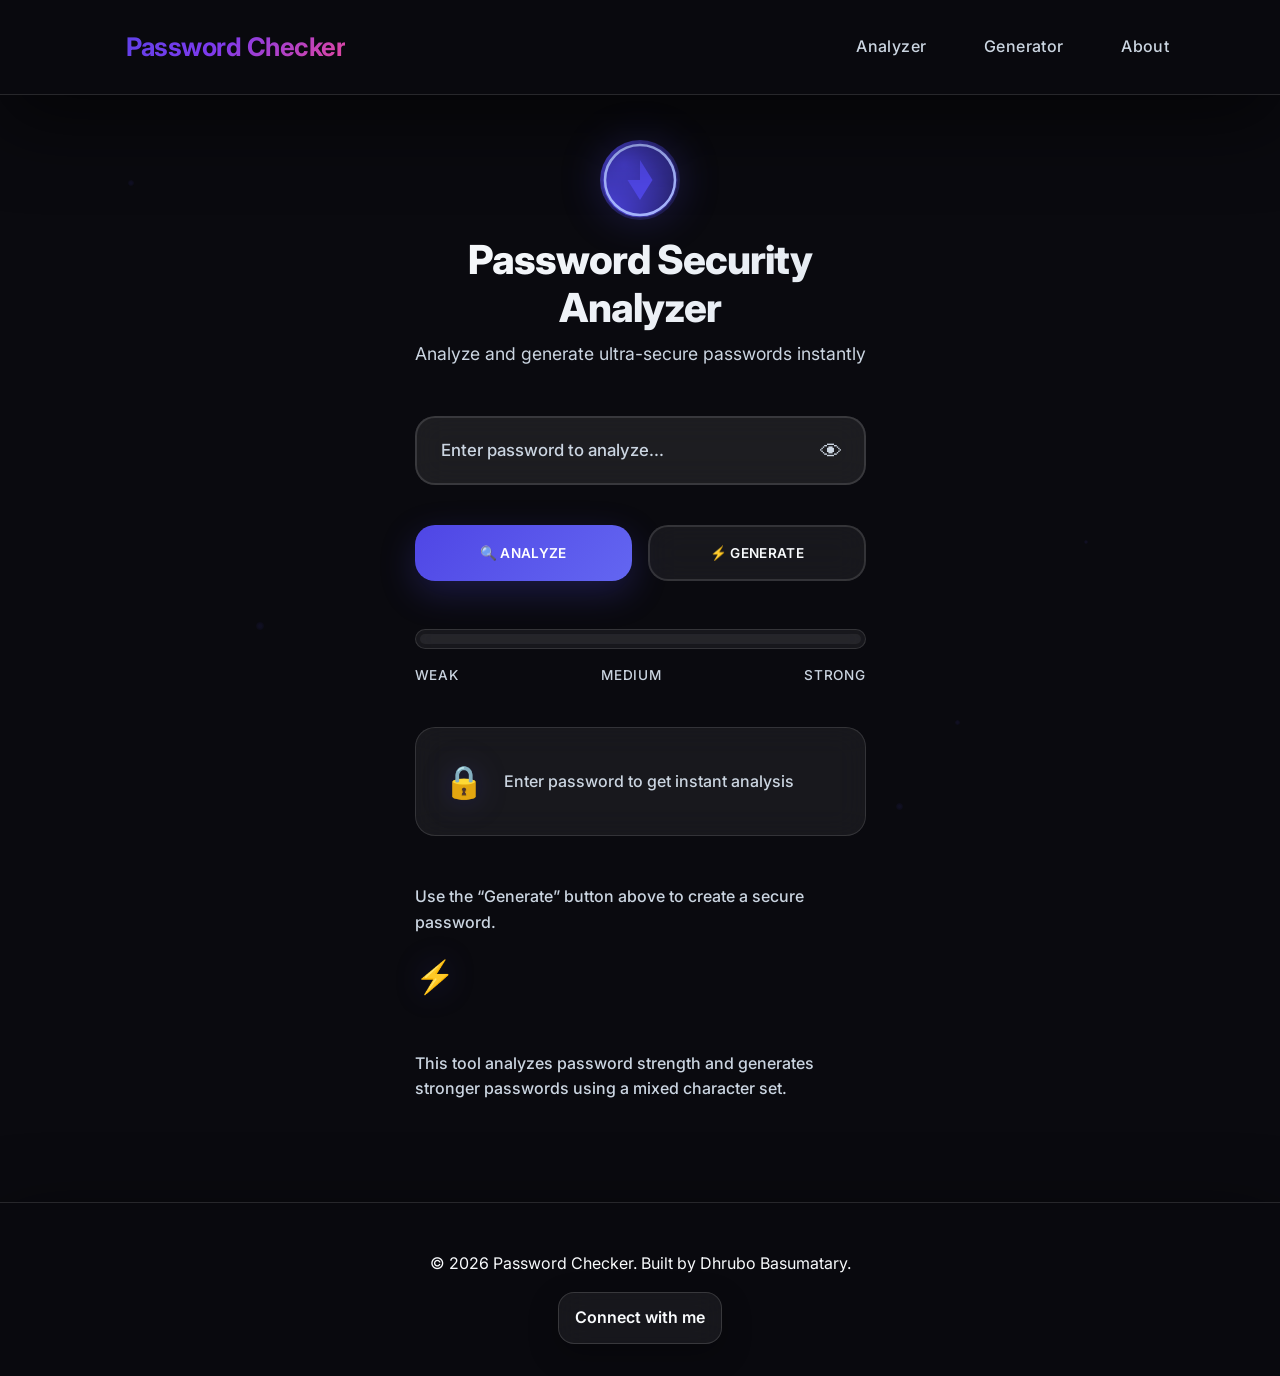
==== commit 8fa449e2: "feat: enhance password checker UI and functionality with new sections and improved accessibility Co-" ====
--- a/index.html
+++ b/index.html
@@ -25,7 +25,7 @@
         <span class="logo-icon">🔐</span>
         Password Checker
       </a>
-      <button class="navbar-toggler" type="button" data-bs-toggle="collapse" data-bs-target="#navbarNav">
+      <button class="navbar-toggler" type="button" data-bs-toggle="collapse" data-bs-target="#navbarNav" title="Toggle navigation" aria-label="Toggle navigation">
         <span class="navbar-toggler-icon"></span>
       </button>
       <div class="collapse navbar-collapse" id="navbarNav">
@@ -71,35 +71,42 @@
             <p class="hero-subtitle">Analyze and generate ultra-secure passwords instantly</p>
           </div>
 
-          <!-- Analyzer Card -->
-          <div class="analyzer-card">
+          <!-- Analyzer Section Anchor -->
+          <section id="analyzer">
+            <!-- Analyzer Card -->
+            <div class="analyzer-card">
+
             <div class="card-input-group">
               <div class="input-wrapper">
                 <input type="password" id="password" class="form-control" placeholder="Enter password to analyze..." autocomplete="off">
-                <button class="input-toggle" onclick="togglePassword()" title="Show/Hide">
+                <button class="input-toggle" onclick="togglePassword()" title="Show/Hide" aria-label="Show/Hide password">
                   <span id="eyeIcon">👁</span>
                 </button>
+
               </div>
             </div>
 
             <!-- Action Buttons -->
             <div class="btn-grid">
-              <button class="btn btn-primary" onclick="checkPassword()">
+          <button class="btn btn-primary" onclick="checkPassword()" type="button">
+
                 <span>🔍 Analyze</span>
               </button>
-              <button class="btn btn-secondary" onclick="generatePassword()">
+              <button class="btn btn-secondary" onclick="generatePassword()" type="button">
+
                 <span>⚡ Generate</span>
               </button>
-              <button class="btn btn-accent" id="copyBtn" onclick="copyPassword()" style="display: none;">
+              <button class="btn btn-accent d-none" id="copyBtn" onclick="copyPassword()" type="button" title="Copy password">
                 <span>📋 Copy</span>
               </button>
+
             </div>
 
             <!-- Strength Meter -->
             <div class="strength-meter">
               <div class="progress-container">
                 <div class="progress" id="strengthBar">
-                  <div class="progress-fill" role="progressbar"></div>
+                  <div class="progress-fill" role="progressbar" aria-label="Password strength"></div>
                 </div>
               </div>
               <div class="strength-labels">
@@ -115,8 +122,24 @@
               <div class="result-text">Enter a password to analyze security</div>
             </div>
           </div>
+        </section>
+
+        <section id="generator" class="mt-5">
+          <div class="analyzer-card">
+            <div class="result-text">Use the “Generate” button above to create a secure password.</div>
+            <div class="result-icon mt-3">⚡</div>
+          </div>
+        </section>
+
+
+        <section id="about" class="mt-5">
+          <div class="analyzer-card">
+            <div class="result-text">This tool analyzes password strength and generates stronger passwords using a mixed character set.</div>
+          </div>
+        </section>
 
         </div>
+
       </div>
     </div>
   </main>
@@ -125,9 +148,9 @@
   <footer class="footer">
     <div class="container">
       <div class="footer-content">
-        <p>&copy; 2026 Password Checker. Built by Dhrubo Basu.</p>
+        <p>&copy; 2026 Password Checker. Built by Dhrubo Basumatary.</p>
         <div class="social-links">
-          <a href="https://instagram.com">Connect with me on Instagram</a>
+          <a href="https://instagram.com">Connect with me</a>
         </div>
       </div>
     </div>
--- a/style.css
+++ b/style.css
@@ -59,8 +59,8 @@
   top: 0;
   width: 100%;
   background: rgba(10, 10, 15, 0.92);
+  -webkit-backdrop-filter: blur(25px);
   backdrop-filter: blur(25px);
-  -webkit-backdrop-filter: blur(25px);
   border-bottom: 1px solid var(--glass-border);
   z-index: 1000;
   padding: 1.2rem 0;
@@ -148,8 +148,8 @@
   max-width: 420px;
   width: 100%;
   background: var(--glass-bg);
+  -webkit-backdrop-filter: blur(30px);
   backdrop-filter: blur(30px);
-  -webkit-backdrop-filter: blur(30px);
   border: 1px solid var(--glass-border);
   border-radius: var(--border-radius);
   padding: 3.5rem 3rem;
@@ -226,6 +226,7 @@
   font-size: 1.05rem;
   font-weight: 500;
   transition: var(--transition);
+  -webkit-backdrop-filter: blur(15px);
   backdrop-filter: blur(15px);
 }
 
@@ -284,6 +285,7 @@
   position: relative;
   overflow: hidden;
   transition: var(--transition);
+  -webkit-backdrop-filter: blur(15px);
   backdrop-filter: blur(15px);
   display: flex;
   align-items: center;
@@ -337,6 +339,7 @@
   border-radius: 12px;
   padding: 4px;
   border: 1px solid var(--glass-border);
+  -webkit-backdrop-filter: blur(10px);
   backdrop-filter: blur(10px);
 }
 
@@ -396,6 +399,7 @@
   border-radius: 20px;
   background: var(--glass-bg);
   border: 1px solid var(--glass-border);
+  -webkit-backdrop-filter: blur(15px);
   backdrop-filter: blur(15px);
   display: flex;
   align-items: center;
@@ -418,8 +422,8 @@
 
 .footer {
   background: rgba(10, 10, 15, 0.95);
+  -webkit-backdrop-filter: blur(25px);
   backdrop-filter: blur(25px);
-  -webkit-backdrop-filter: blur(25px);
   border-top: 1px solid var(--glass-border);
   padding: 3rem 0 2rem;
   text-align: center;
@@ -432,15 +436,34 @@
 }
 
 .social-links a {
-  color: var(--text-muted);
-  font-weight: 500;
+  color: var(--text-main);
+  font-weight: 600;
   transition: var(--transition);
   text-decoration: none;
+  display: inline-flex;
+  align-items: center;
+  padding: 0.75rem 1rem;
+  border-radius: 16px;
+
+  background: rgba(255, 255, 255, 0.06);
+  border: 1px solid rgba(255, 255, 255, 0.14);
+  -webkit-backdrop-filter: blur(14px);
+  backdrop-filter: blur(14px);
+
+  box-shadow: 0 10px 30px rgba(0, 0, 0, 0.25);
 }
 
 .social-links a:hover {
-  color: var(--blue-primary);
+  color: #ffffff;
   transform: translateY(-2px);
+  border-color: rgba(79, 70, 229, 0.5);
+  background: linear-gradient(
+    135deg,
+    rgba(79, 70, 229, 0.18) 0%,
+    rgba(16, 185, 129, 0.10) 60%,
+    rgba(236, 72, 153, 0.10) 100%
+  );
+  box-shadow: 0 18px 55px rgba(79, 70, 229, 0.25);
 }
 
 @media (max-width: 768px) {
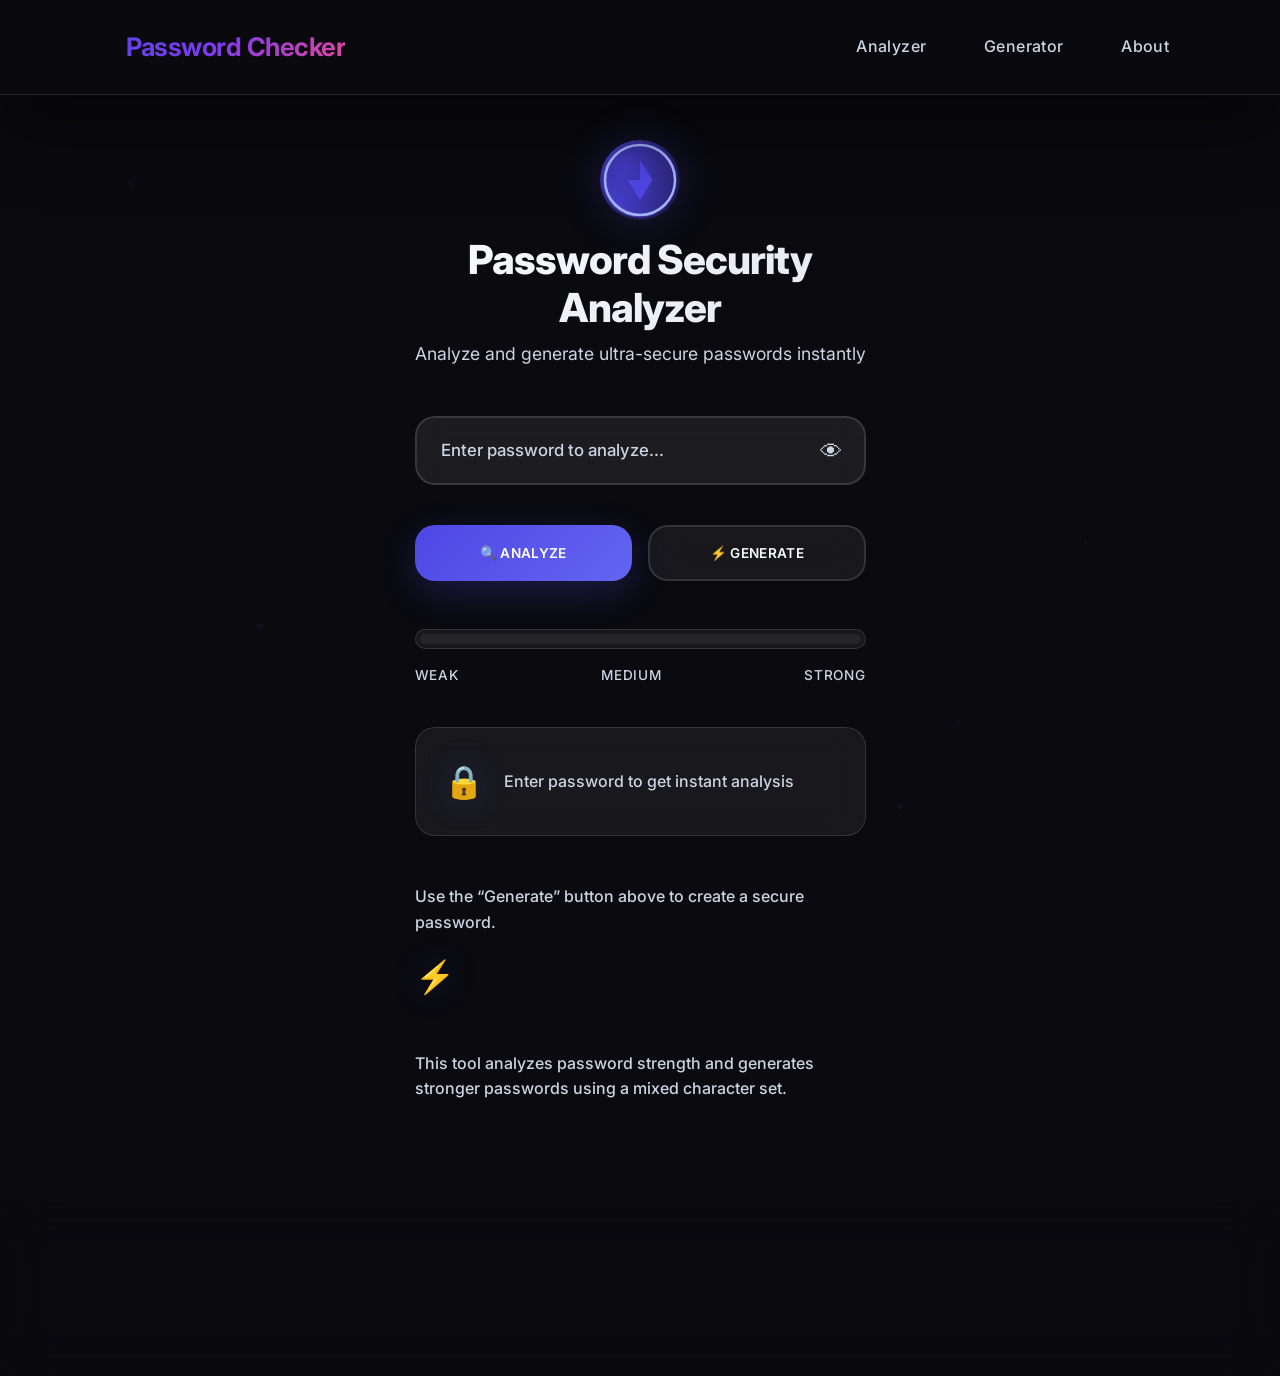
==== commit cc454844: "fixed connect w me link now works correctly" ====
--- a/index.html
+++ b/index.html
@@ -150,7 +150,7 @@
       <div class="footer-content">
         <p>&copy; 2026 Password Checker. Built by Dhrubo Basumatary.</p>
         <div class="social-links">
-          <a href="https://instagram.com">Connect with me</a>
+          <a href="https://www.instagram.com/___lubolabao.1___/">Connect with me</a>
         </div>
       </div>
     </div>
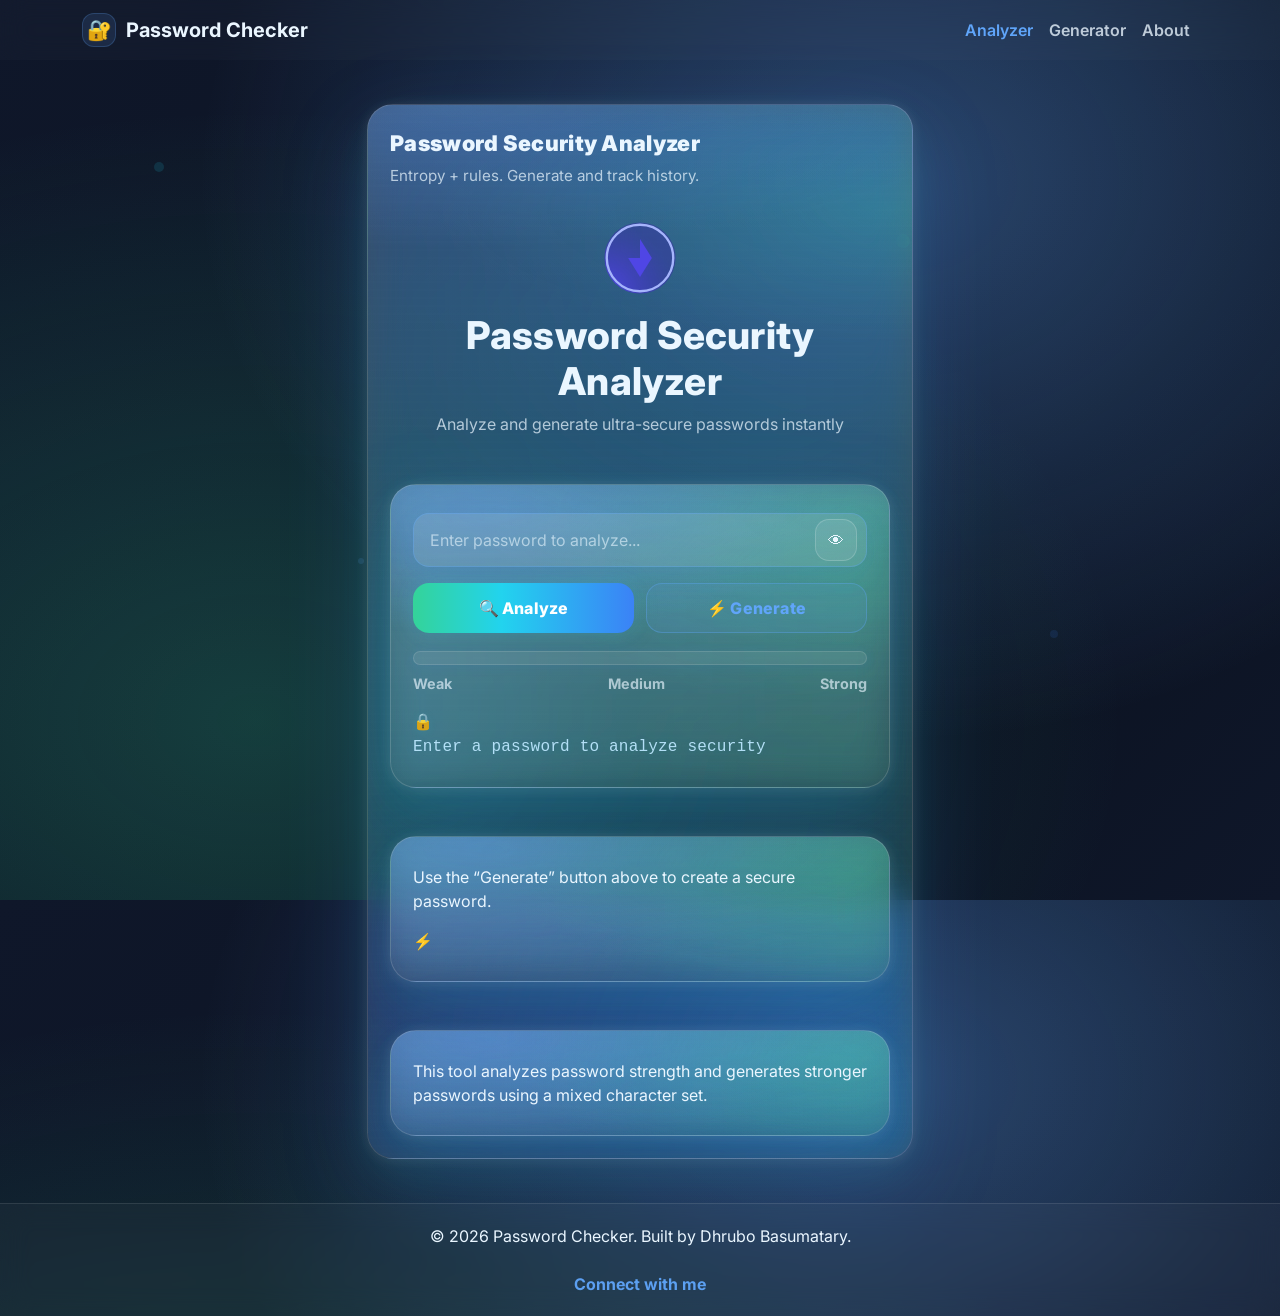
==== commit c2561565: "YO" ====
--- a/index.html
+++ b/index.html
@@ -47,8 +47,13 @@
   <main class="main-content">
     <div class="container">
       <div class="row justify-content-center">
-        <div class="col-xl-5 col-lg-6 col-md-8 col-12">
-          
+        <div class="col-xl-6 col-lg-7 col-md-9 col-12">
+          <section class="hud-shell" id="hudAnalyzerShell">
+            <div class="hud-header">
+              <div class="hud-title">Password Security Analyzer</div>
+              <div class="hud-subtitle">Entropy + rules. Generate and track history.</div>
+            </div>
+            <div class="hud-body">
           <!-- Hero Header -->
           <div class="hero-header text-center mb-5">
             <div class="hero-icon mb-3">
@@ -133,6 +138,9 @@
 
 
         <section id="about" class="mt-5">
+
+          <div id="qualityBadges" class="mt-3" aria-label="Quality badges"></div>
+
           <div class="analyzer-card">
             <div class="result-text">This tool analyzes password strength and generates stronger passwords using a mixed character set.</div>
           </div>
--- a/style.css
+++ b/style.css
@@ -1,481 +1,336 @@
-* {
-  margin: 0;
-  padding: 0;
-  box-sizing: border-box;
-}
-
-:root {
-  --bg-dark: #0a0a0f;
-  --glass-bg: rgba(255, 255, 255, 0.06);
-  --glass-border: rgba(255, 255, 255, 0.12);
-  --text-main: #f8fafc;
-  --text-muted: #cbd5e1;
-  --blue-primary: #4f46e5;
-  --blue-glow: rgba(79, 70, 229, 0.25);
-  --shadow-soft: 0 25px 80px rgba(0, 0, 0, 0.6);
-  --shadow-glow: 0 0 40px var(--blue-glow);
-  --border-radius: 24px;
-  --transition: all 0.4s cubic-bezier(0.175, 0.885, 0.32, 1.275);
-}
-
-body {
-  font-family: 'Inter', -apple-system, BlinkMacSystemFont, sans-serif;
-  background: var(--bg-dark);
-  color: var(--text-main);
-  line-height: 1.6;
-  overflow-x: hidden;
-  position: relative;
-}
-
-.particles {
-  position: fixed;
-  inset: 0;
-  pointer-events: none;
-  z-index: 1;
-}
-
-.particle {
-  position: absolute;
-  background: radial-gradient(circle, var(--blue-primary) 20%, transparent);
-  border-radius: 50%;
-  animation: particleFloat 20s infinite linear;
-  opacity: 0.1;
-}
-
-.p1 { width: 6px; height: 6px; top: 20%; left: 10%; animation-delay: 0s; animation-duration: 25s; }
-.p2 { width: 4px; height: 4px; top: 60%; right: 15%; animation-delay: 6s; animation-duration: 30s; }
-.p3 { width: 8px; height: 8px; bottom: 30%; left: 20%; animation-delay: 12s; animation-duration: 22s; }
-.p4 { width: 5px; height: 5px; top: 80%; right: 25%; animation-delay: 18s; animation-duration: 28s; }
-.p5 { width: 7px; height: 7px; bottom: 10%; left: 70%; animation-delay: 4s; animation-duration: 24s; }
-
-@keyframes particleFloat {
-  0% { transform: translateY(0) rotate(0deg); opacity: 0.1; }
-  50% { opacity: 0.3; }
-  100% { transform: translateY(-100vh) rotate(360deg); opacity: 0.1; }
-}
-
-.navbar {
-  position: fixed;
-  top: 0;
-  width: 100%;
-  background: rgba(10, 10, 15, 0.92);
-  -webkit-backdrop-filter: blur(25px);
-  backdrop-filter: blur(25px);
-  border-bottom: 1px solid var(--glass-border);
-  z-index: 1000;
-  padding: 1.2rem 0;
-  box-shadow: var(--shadow-soft);
-}
-
-.navbar-brand {
-  font-size: 1.6rem;
-  font-weight: 800;
-  letter-spacing: -0.02em;
-  background: linear-gradient(135deg, #4f46e5 0%, #7c3aed 50%, #ec4899 100%);
-  -webkit-background-clip: text;
-  -webkit-text-fill-color: transparent;
-  background-clip: text;
-  display: flex;
-  align-items: center;
-  gap: 0.5rem;
-}
-
-.logo-icon {
-  font-size: 1.8rem;
-  filter: drop-shadow(0 0 15px var(--blue-glow));
-  animation: pulse 2s infinite;
-}
-
-@keyframes pulse {
-  0%, 100% { transform: scale(1); }
-  50% { transform: scale(1.05); }
-}
-
-.navbar-nav .nav-link {
-  color: var(--text-muted) !important;
-  font-weight: 500;
-  padding: 0.75rem 1.5rem !important;
-  border-radius: 16px;
-  margin: 0 0.3rem;
-  position: relative;
-  transition: var(--transition);
-  letter-spacing: 0.025em;
-}
-
-.navbar-nav .nav-link::after {
-  content: '';
-  position: absolute;
-  inset: 0;
-  background: linear-gradient(135deg, var(--blue-primary), #6366f1);
-  border-radius: 16px;
-  opacity: 0;
-  transition: var(--transition);
-  z-index: -1;
-}
-
-.navbar-nav .nav-link:hover::after,
-.navbar-nav .nav-link.active::after {
-  opacity: 1;
-}
-
-.navbar-nav .nav-link:hover,
-.navbar-nav .nav-link.active {
-  color: #ffffff !important;
-  transform: translateY(-3px);
-  box-shadow: var(--shadow-glow);
-}
-
-.navbar-toggler {
-  border: 2px solid var(--glass-border);
-  border-radius: 12px;
-  padding: 0.75rem;
-  transition: var(--transition);
-}
-
-.navbar-toggler:focus {
-  box-shadow: 0 0 0 4px var(--blue-glow);
-}
-
-.main-content {
-  min-height: 100vh;
-  padding: 140px 24px 100px;
-  display: flex;
-  align-items: center;
-  position: relative;
-}
-
-.hero-card {
-  max-width: 420px;
-  width: 100%;
-  background: var(--glass-bg);
-  -webkit-backdrop-filter: blur(30px);
-  backdrop-filter: blur(30px);
-  border: 1px solid var(--glass-border);
-  border-radius: var(--border-radius);
-  padding: 3.5rem 3rem;
-  position: relative;
-  overflow: hidden;
-  box-shadow: var(--shadow-soft);
-  animation: cardSlideIn 0.8s cubic-bezier(0.175, 0.885, 0.32, 1);
-}
-
-@keyframes cardSlideIn {
-  from { opacity: 0; transform: translateY(40px) scale(0.95); }
-  to { opacity: 1; transform: translateY(0) scale(1); }
-}
-
-.hero-card::before {
-  content: '';
-  position: absolute;
-  top: 0;
-  left: 0;
-  right: 0;
-  height: 1px;
-  background: linear-gradient(90deg, transparent, var(--blue-primary), transparent);
-  box-shadow: 0 0 20px var(--blue-glow);
-}
-
-.hero-icon {
-  margin: 0 auto 2rem;
-  width: 80px;
-  height: 80px;
-  display: flex;
-  align-items: center;
-  justify-content: center;
-  background: radial-gradient(circle at 30% 30%, var(--blue-primary) 0%, rgba(79, 70, 229, 0.3) 70%);
-  border-radius: 50%;
-  box-shadow: var(--shadow-glow);
-  animation: iconFloat 4s ease-in-out infinite;
-}
-
-@keyframes iconFloat {
-  0%, 100% { transform: translateY(0) rotate(0deg); }
-  33% { transform: translateY(-8px) rotate(5deg); }
-  66% { transform: translateY(-4px) rotate(-3deg); }
-}
-
-.hero-title {
-  font-size: clamp(1.75rem, 4vw, 2.5rem);
-  font-weight: 800;
-  background: linear-gradient(135deg, var(--text-main) 0%, #e2e8f0);
-  -webkit-background-clip: text;
-  background-clip: text;
-  -webkit-text-fill-color: transparent;
-  letter-spacing: -0.025em;
-  margin-bottom: 0.75rem;
-}
-
-.hero-subtitle {
-  color: var(--text-muted);
-  font-size: 1.1rem;
-  font-weight: 400;
-}
-
-.input-wrapper {
-  position: relative;
-  margin-bottom: 2rem;
-}
-
-.form-control {
-  width: 100%;
-  padding: 1.25rem 4.5rem 1.25rem 1.5rem;
-  background: rgba(255, 255, 255, 0.08);
-  border: 2px solid var(--glass-border);
-  border-radius: 20px;
-  color: var(--text-main);
-  font-size: 1.05rem;
-  font-weight: 500;
-  transition: var(--transition);
-  -webkit-backdrop-filter: blur(15px);
-  backdrop-filter: blur(15px);
-}
-
-.form-control::placeholder {
-  color: var(--text-muted);
-}
-
-.form-control:focus {
-  border-color: var(--blue-primary);
-  background: rgba(255, 255, 255, 0.12);
-  box-shadow: 0 0 0 4px var(--blue-glow);
-  transform: translateY(-1px);
-  color: var(--text-main);
-  outline: none;
-}
-
-.input-toggle {
-  position: absolute;
-  right: 1rem;
-  top: 50%;
+/* Password Checker — Futuristic HUD + Glass UI */
+
+:root{
+  --bg1:#070b16;
+  --bg2:#0b1220;
+  --glass: rgba(255,255,255,.10);
+  --glass2: rgba(255,255,255,.06);
+  --border: rgba(255,255,255,.16);
+  --border2: rgba(96,165,250,.28);
+  --blue:#60a5fa;
+  --blue2:#3b82f6;
+  --green:#34d399;
+  --cyan:#22d3ee;
+  --pink:#fb7185;
+  --text:#eaf6ff;
+  --muted: rgba(234,246,255,.72);
+}
+
+*{ box-sizing:border-box; }
+html,body{ height:100%; }
+
+/* Reusable HUD system */
+.hud-shell{
+  width:100%;
+  border-radius:26px;
+  border:1px solid var(--border);
+  background:
+    radial-gradient(1000px 260px at 15% 0%, rgba(96,165,250,.30), transparent 55%),
+    radial-gradient(820px 240px at 95% 10%, rgba(52,211,153,.18), transparent 55%),
+    linear-gradient(180deg, rgba(255,255,255,.14), rgba(255,255,255,.06));
+  backdrop-filter: blur(18px) saturate(175%);
+  -webkit-backdrop-filter: blur(18px) saturate(175%);
+  box-shadow:
+    0 28px 90px rgba(59,130,246,.20),
+    0 14px 40px rgba(52,211,153,.10),
+    0 1px 14px rgba(255,255,255,.10);
+  position:relative;
+  overflow:hidden;
+}
+.hud-shell::before{
+  content:"";
+  position:absolute;
+  inset:-2px;
+  background:
+    linear-gradient(90deg, rgba(96,165,250,.24), rgba(34,211,238,.10), rgba(52,211,153,.18));
+  opacity:.55;
+  pointer-events:none;
+}
+.hud-shell::after{
+  content:"";
+  position:absolute;
+  inset:0;
+  background:
+    repeating-linear-gradient(
+      to bottom,
+      rgba(255,255,255,.10),
+      rgba(255,255,255,.10) 1px,
+      rgba(0,0,0,0) 3px,
+      rgba(0,0,0,0) 8px
+    );
+  opacity:.06;
+  pointer-events:none;
+}
+
+.hud-header{ padding:22px 22px 10px; text-align:left; position:relative; z-index:1; }
+.hud-title{ font-weight:900; letter-spacing:.3px; font-size:1.35rem; }
+.hud-subtitle{ color:var(--muted); margin-top:6px; font-size:.95rem; }
+.hud-body{ padding:16px 22px 22px; position:relative; z-index:1; }
+
+.hud-card{
+  border-radius:18px;
+  border:1px solid rgba(255,255,255,.12);
+  background: rgba(255,255,255,.06);
+  box-shadow: inset 0 0 0 1px rgba(255,255,255,.04);
+  padding:16px;
+}
+.hud-card.mini{ padding:14px; }
+.hud-card-title{ font-weight:800; margin-bottom:12px; letter-spacing:.2px; }
+
+.hud-label{ color: rgba(234,246,255,.72); font-weight:800; font-size:.9rem; }
+.hud-muted{ color: rgba(234,246,255,.70); }
+
+.hud-badge{
+  display:inline-flex;
+  align-items:center;
+  gap:8px;
+  padding:7px 12px;
+  border-radius:999px;
+  border:1px solid rgba(255,255,255,.14);
+  background: rgba(255,255,255,.06);
+  color: rgba(234,246,255,.9);
+  font-weight:900;
+  letter-spacing:.2px;
+}
+.hud-badge.hud-right{ justify-content:flex-end; }
+
+.hud-pill{
+  display:inline-flex;
+  align-items:center;
+  justify-content:center;
+  padding:7px 10px;
+  border-radius:999px;
+  border:1px solid rgba(255,255,255,.14);
+  font-size:.85rem;
+  font-weight:900;
+  margin-right:8px;
+  background: rgba(255,255,255,.06);
+}
+.hud-pill.ok{ border-color: rgba(34,211,238,.45); box-shadow: 0 0 18px rgba(34,211,238,.15); color: rgba(200,255,245,.95); }
+.hud-pill.bad{ border-color: rgba(248,113,113,.45); box-shadow: 0 0 18px rgba(248,113,113,.12); color: rgba(255,210,210,.9); }
+
+.hud-graph-wrap{
+  border-radius:18px;
+  border:1px solid rgba(255,255,255,.12);
+  background: rgba(0,0,0,.12);
+  padding:12px;
+}
+
+.hud-table thead th{ color: rgba(234,246,255,.8); border-color: rgba(255,255,255,.12); }
+.hud-table tbody td{ color: rgba(234,246,255,.85); border-color: rgba(255,255,255,.08); }
+
+.hud-link{
+  display:inline-flex;
+  align-items:center;
+  padding:10px 14px;
+  border-radius:14px;
+  border:1px solid rgba(96,165,250,.35);
+  background: rgba(96,165,250,.10);
+  color: rgba(96,165,250,.95);
+  font-weight:900;
+  text-decoration:none;
+}
+.hud-link:hover{ border-color: rgba(52,211,153,.55); color: var(--text); background: rgba(52,211,153,.10); }
+
+.hud-tip{ border-radius:18px; border:1px solid rgba(255,255,255,.12); background: rgba(255,255,255,.04); padding:16px; }
+.hud-tip-title{ font-weight:900; margin-bottom:10px; }
+.hud-tip-list{ margin:0; padding-left:18px; color: rgba(234,246,255,.78); }
+
+.hud-toast{ position:fixed; right:18px; bottom:18px; z-index:9999; border-radius:16px; border:1px solid rgba(255,255,255,.14); background: rgba(10,15,30,.55); backdrop-filter: blur(10px); -webkit-backdrop-filter: blur(10px); color: var(--text); }
+
+/* Navbar / main layout */
+.main-content{ min-height: 80vh; display:flex; align-items:center; justify-content:center; padding:44px 0; }
+
+/* Back-compat: keep analyzer-card working but map to hud-shell */
+.analyzer-card{
+  width:100%;
+  max-width:560px;
+  margin:0 auto;
+  padding:0;
+  border-radius:26px;
+  border:1px solid var(--border);
+  background: transparent;
+  box-shadow:none;
+}
+
+.hero-header{ padding-top:6px; }
+.hero-title{ font-size: clamp(1.7rem, 2.2vw + 1rem, 2.4rem); font-weight:800; letter-spacing:.2px; }
+.hero-subtitle{ color: var(--muted); margin: 6px 0 0; }
+.hero-icon{ width:76px; height:76px; margin:0 auto; }
+.hero-icon svg{ width:100%; height:100%; }
+
+
+body{
+  margin:0;
+  font-family: Inter, Segoe UI, Arial, sans-serif;
+  color:var(--text);
+  background:
+    radial-gradient(ellipse at 70% 20%, rgba(96,165,250,.35) 0%, transparent 55%),
+    radial-gradient(ellipse at 20% 80%, rgba(52,211,153,.22) 0%, transparent 60%),
+    linear-gradient(135deg, #0f172a 0%, #0b1220 70%, #0f172a 100%);
+  overflow-x:hidden;
+}
+
+/* Floating background particles (pure CSS) */
+.particles{ position:fixed; inset:0; pointer-events:none; z-index:-1; opacity:.75; }
+.particle{ position:absolute; border-radius:50%; background: rgba(96,165,250,.20); filter: blur(.3px); animation: float 7s ease-in-out infinite; }
+.p1{ width:10px; height:10px; left:12%; top:18%; animation-duration:9s; background:rgba(34,211,238,.18); }
+.p2{ width:6px; height:6px; left:28%; top:62%; animation-duration:8s; background:rgba(96,165,250,.18); }
+.p3{ width:14px; height:14px; left:70%; top:26%; animation-duration:11s; background:rgba(52,211,153,.16); }
+.p4{ width:8px; height:8px; left:82%; top:70%; animation-duration:10s; background:rgba(59,130,246,.16); }
+.p5{ width:4px; height:4px; left:55%; top:45%; animation-duration:6s; background:rgba(96,165,250,.22); }
+@keyframes float{ 0%,100%{ transform: translateY(0) translateX(0); } 50%{ transform: translateY(-18px) translateX(10px); } }
+
+/* Layout */
+.main-content{ min-height: 80vh; display:flex; align-items:center; justify-content:center; padding:44px 0; }
+
+/* Sections anchor spacing */
+#analyzer,#generator,#about{ scroll-margin-top:92px; }
+
+/* Card (glass) */
+.analyzer-card{
+  width:100%;
+  max-width:560px;
+  margin:0 auto;
+  padding:28px 22px;
+  border-radius:26px;
+  border:1px solid var(--border);
+  background:
+    radial-gradient(900px 260px at 15% 0%, rgba(96,165,250,.30), transparent 55%),
+    radial-gradient(700px 240px at 95% 10%, rgba(52,211,153,.18), transparent 55%),
+    linear-gradient(180deg, rgba(255,255,255,.16), rgba(255,255,255,.06));
+  backdrop-filter: blur(18px) saturate(175%);
+  -webkit-backdrop-filter: blur(18px) saturate(175%);
+  box-shadow:
+    0 28px 90px rgba(59,130,246,.20),
+    0 14px 40px rgba(52,211,153,.10),
+    0 1px 14px rgba(255,255,255,.12);
+  position:relative;
+  overflow:hidden;
+}
+.analyzer-card::after{
+  content:"";
+  position:absolute;
+  inset:-2px;
+  background:
+    radial-gradient(540px 210px at 20% 10%, rgba(96,165,250,.22), transparent 60%),
+    radial-gradient(520px 220px at 90% 30%, rgba(52,211,153,.18), transparent 60%);
+  opacity:.9;
+  pointer-events:none;
+}
+.analyzer-card > *{ position:relative; z-index:1; }
+
+.hero-header{ padding-top:6px; }
+.hero-title{ font-size: clamp(1.7rem, 2.2vw + 1rem, 2.4rem); font-weight:800; letter-spacing:.2px; }
+.hero-subtitle{ color: var(--muted); margin: 6px 0 0; }
+.hero-icon{ width:76px; height:76px; margin:0 auto; }
+.hero-icon svg{ width:100%; height:100%; }
+
+/* Navbar */
+.navbar{ background: rgba(255,255,255,.02) !important; backdrop-filter: blur(14px); -webkit-backdrop-filter: blur(14px); }
+.navbar .navbar-brand{ display:flex; align-items:center; gap:10px; color:var(--text); }
+.navbar .nav-link{ color: rgba(234,246,255,.78); font-weight:600; }
+.navbar .nav-link:hover{ color: var(--text); }
+.navbar .nav-link.active{ color: var(--blue); }
+.logo-icon{ width:34px; height:34px; display:inline-flex; align-items:center; justify-content:center; background: rgba(96,165,250,.12); border:1px solid rgba(96,165,250,.22); border-radius:12px; }
+
+/* Input group */
+.input-wrapper{
+  position:relative;
+  display:flex;
+  gap:10px;
+  align-items:center;
+}
+
+#password{
+  width:100%;
+  padding:14px 16px;
+  border-radius:16px;
+  border:1.5px solid rgba(96,165,250,.35);
+  background: rgba(255,255,255,.10);
+  color: var(--text);
+  box-shadow: 0 10px 26px rgba(59,130,246,.10);
+}
+#password::placeholder{ color: rgba(234,246,255,.6); }
+#password:focus{
+  outline:none;
+  border-color: rgba(52,211,153,.85);
+  box-shadow: 0 0 0 3px rgba(34,211,238,.18), 0 18px 40px rgba(59,130,246,.18);
+  background: rgba(255,255,255,.14);
+}
+
+.input-toggle{
+  position:absolute;
+  right:10px;
+  top:50%;
   transform: translateY(-50%);
-  background: none;
-  border: none;
-  color: var(--text-muted);
-  font-size: 1.4rem;
-  cursor: pointer;
-  transition: var(--transition);
-  padding: 0.5rem;
-  border-radius: 50%;
-  display: flex;
-  align-items: center;
-  justify-content: center;
-}
-
-.input-toggle:hover {
-  color: var(--text-main);
-  background: var(--glass-bg);
-  transform: translateY(-50%) scale(1.1);
-}
-
-.btn-grid {
-  display: grid;
-  grid-template-columns: 1fr 1fr;
-  gap: 1rem;
-  margin: 2.5rem 0 3rem;
-}
-
-.btn {
-  border-radius: 20px;
-  font-weight: 600;
-  font-size: 0.975rem;
-  padding: 1.1rem 2rem;
-  height: 56px;
-  border: none;
-  cursor: pointer;
-  position: relative;
-  overflow: hidden;
-  transition: var(--transition);
-  -webkit-backdrop-filter: blur(15px);
-  backdrop-filter: blur(15px);
-  display: flex;
-  align-items: center;
-  justify-content: center;
-  gap: 0.5rem;
-  letter-spacing: 0.025em;
-  text-transform: uppercase;
-  font-size: 0.85rem;
-}
-
-.btn-primary {
-  background: linear-gradient(135deg, var(--blue-primary) 0%, #6366f1 100%);
-  box-shadow: 0 12px 35px var(--blue-glow);
-  color: white;
-}
-
-.btn-primary:hover {
-  transform: translateY(-4px);
-  box-shadow: 0 24px 60px var(--blue-glow);
-}
-
-.btn-secondary {
-  background: var(--glass-bg);
-  border: 2px solid var(--glass-border);
-  color: var(--text-main);
-}
-
-.btn-secondary:hover {
-  border-color: var(--blue-primary);
-  background: rgba(79, 70, 229, 0.15);
-  color: white;
-  transform: translateY(-3px);
-}
-
-.btn-accent {
-  background: linear-gradient(135deg, #10b981 0%, #059669 100%);
-  box-shadow: 0 12px 35px rgba(16, 185, 129, 0.4);
-}
-
-.btn-accent:hover {
-  transform: translateY(-4px);
-  box-shadow: 0 24px 60px rgba(16, 185, 129, 0.5);
-}
-
-.strength-meter {
-  margin: 2.5rem 0;
-}
-
-.progress-container {
-  background: var(--glass-bg);
-  border-radius: 12px;
-  padding: 4px;
-  border: 1px solid var(--glass-border);
-  -webkit-backdrop-filter: blur(10px);
-  backdrop-filter: blur(10px);
-}
-
-.progress {
-  height: 10px;
-  background: rgba(255, 255, 255, 0.06);
-  border-radius: 8px;
-  overflow: hidden;
-  position: relative;
-}
-
-.progress-fill {
-  height: 100%;
-  background: linear-gradient(90deg, #ef4444 0%, #f59e0b 25%, #10b981 75%, #3b82f6 100%);
-  border-radius: 8px;
-  transition: all 0.8s cubic-bezier(0.25, 0.46, 0.45, 0.94);
-  box-shadow: 0 0 20px currentColor;
-  position: relative;
-  width: 0%;
-}
-
-.progress-fill::after {
-  content: '';
-  position: absolute;
-  top: 0;
-  left: 0;
-  bottom: 0;
-  right: 0;
-  background: inherit;
-  border-radius: inherit;
-  animation: shimmer 2s infinite;
-  opacity: 0.6;
-}
-
-@keyframes shimmer {
-  0% { transform: translateX(-100%) skewX(-15deg); }
-  100% { transform: translateX(150%) skewX(-15deg); }
-}
-
-.strength-labels {
-  display: flex;
-  justify-content: space-between;
-  margin-top: 1rem;
-  font-size: 0.85rem;
-  font-weight: 500;
-  color: var(--text-muted);
-}
-
-.label {
-  text-transform: uppercase;
-  letter-spacing: 0.05em;
-}
-
-.result-panel {
-  min-height: 80px;
-  padding: 1.75rem;
-  border-radius: 20px;
-  background: var(--glass-bg);
-  border: 1px solid var(--glass-border);
-  -webkit-backdrop-filter: blur(15px);
-  backdrop-filter: blur(15px);
-  display: flex;
-  align-items: center;
-  gap: 1.25rem;
-  margin-top: 2rem;
-  transition: var(--transition);
-}
-
-.result-icon {
-  font-size: 2rem;
-  flex-shrink: 0;
-  filter: drop-shadow(0 0 15px var(--blue-glow));
-}
-
-.result-text {
-  flex: 1;
-  font-weight: 500;
-  color: var(--text-muted);
-}
-
-.footer {
-  background: rgba(10, 10, 15, 0.95);
-  -webkit-backdrop-filter: blur(25px);
-  backdrop-filter: blur(25px);
-  border-top: 1px solid var(--glass-border);
-  padding: 3rem 0 2rem;
-  text-align: center;
-  box-shadow: var(--shadow-soft);
-}
-
-.footer-content {
-  max-width: 500px;
-  margin: 0 auto;
-}
-
-.social-links a {
-  color: var(--text-main);
-  font-weight: 600;
-  transition: var(--transition);
-  text-decoration: none;
-  display: inline-flex;
-  align-items: center;
-  padding: 0.75rem 1rem;
-  border-radius: 16px;
-
-  background: rgba(255, 255, 255, 0.06);
-  border: 1px solid rgba(255, 255, 255, 0.14);
+  width:42px;
+  height:42px;
+  border-radius:14px;
+  border:1px solid rgba(255,255,255,.18);
+  background: rgba(255,255,255,.08);
+  color: var(--text);
+  cursor:pointer;
+}
+.input-toggle:hover{ border-color: rgba(96,165,250,.55); background: rgba(96,165,250,.12); }
+
+/* Buttons */
+.btn-grid{ display:grid; grid-template-columns: 1fr 1fr; gap:12px; margin-top:16px; }
+@media (max-width:420px){ .btn-grid{ grid-template-columns: 1fr; } }
+
+.btn-primary{
+  border:none;
+  border-radius:16px;
+  padding:12px 14px;
+  font-weight:800;
+  letter-spacing:.2px;
+  background: linear-gradient(90deg, var(--green) 0%, var(--cyan) 40%, var(--blue2) 100%) !important;
+  box-shadow: 0 0 26px rgba(52,211,153,.18), 0 0 18px rgba(59,130,246,.16);
+}
+.btn-primary:hover{ filter: brightness(1.05); transform: translateY(-1px); }
+
+.btn-secondary{
+  border-radius:16px;
+  padding:12px 14px;
+  font-weight:800;
+  letter-spacing:.2px;
+  border:1px solid rgba(96,165,250,.35);
+  background: rgba(96,165,250,.10) !important;
+  color: var(--blue) !important;
+}
+.btn-secondary:hover{ border-color: rgba(52,211,153,.65); background: rgba(52,211,153,.10) !important; color: var(--text) !important; }
+
+/* Strength meter */
+.strength-meter{ margin-top:18px; }
+.progress{ height:14px; background: rgba(255,255,255,.08); border:1px solid rgba(255,255,255,.12); border-radius:999px; overflow:hidden; box-shadow: 0 1px 12px rgba(59,130,246,.10); position:relative; }
+.progress-fill{ height:100%; width:0%; border-radius:999px; background: linear-gradient(90deg, rgba(52,211,153,1) 0%, rgba(34,211,238,1) 45%, rgba(59,130,246,1) 100%); transition: width .55s cubic-bezier(.77,0,.18,1), background .2s ease; display:block; }
+.strength-labels{ display:flex; justify-content:space-between; margin-top:8px; }
+.strength-labels .label{ font-size:.9rem; color: rgba(234,246,255,.65); font-weight:700; }
+
+
+/* Result panel */
+#result{
+  margin-top:16px;
+  min-height:28px;
+  font-family: ui-monospace, SFMono-Regular, Menlo, Monaco, Consolas, "Liberation Mono", "Courier New", monospace;
+  letter-spacing:.2px;
+  color: rgba(186,230,253,.95);
+  text-shadow: 0 1px 10px rgba(34,211,238,.10);
+}
+
+/* Footer */
+.footer{
+  margin-top:auto;
+  padding:20px 0;
+  background: rgba(255,255,255,.03);
+  border-top: 1px solid rgba(255,255,255,.10);
+  backdrop-filter: blur(14px);
   -webkit-backdrop-filter: blur(14px);
-  backdrop-filter: blur(14px);
-
-  box-shadow: 0 10px 30px rgba(0, 0, 0, 0.25);
-}
-
-.social-links a:hover {
-  color: #ffffff;
-  transform: translateY(-2px);
-  border-color: rgba(79, 70, 229, 0.5);
-  background: linear-gradient(
-    135deg,
-    rgba(79, 70, 229, 0.18) 0%,
-    rgba(16, 185, 129, 0.10) 60%,
-    rgba(236, 72, 153, 0.10) 100%
-  );
-  box-shadow: 0 18px 55px rgba(79, 70, 229, 0.25);
-}
-
-@media (max-width: 768px) {
-  .main-content { padding: 120px 16px 80px; }
-  .hero-card { margin: 0 8px; padding: 2.5rem 2rem; }
-  .btn-grid { grid-template-columns: 1fr; gap: 0.75rem; }
-  .result-panel { flex-direction: column; text-align: center; gap: 1rem; }
-}
-
-@media (prefers-reduced-motion: reduce) {
-  *, *::before, *::after {
-    animation-duration: 0.01ms !important;
-    transition-duration: 0.2s !important;
-  }
-}
+}
+.footer-content{ display:flex; flex-direction:column; align-items:center; gap:8px; }
+.footer a{ color: rgba(96,165,250,.95); text-decoration:none; font-weight:700; }
+.footer a:hover{ color: #a7f3d0; }
+
+/* Mobile tweaks */
+@media (max-width: 992px){ .main-content{ padding:28px 0; } .analyzer-card{ padding:22px 16px; border-radius:22px; } }
+
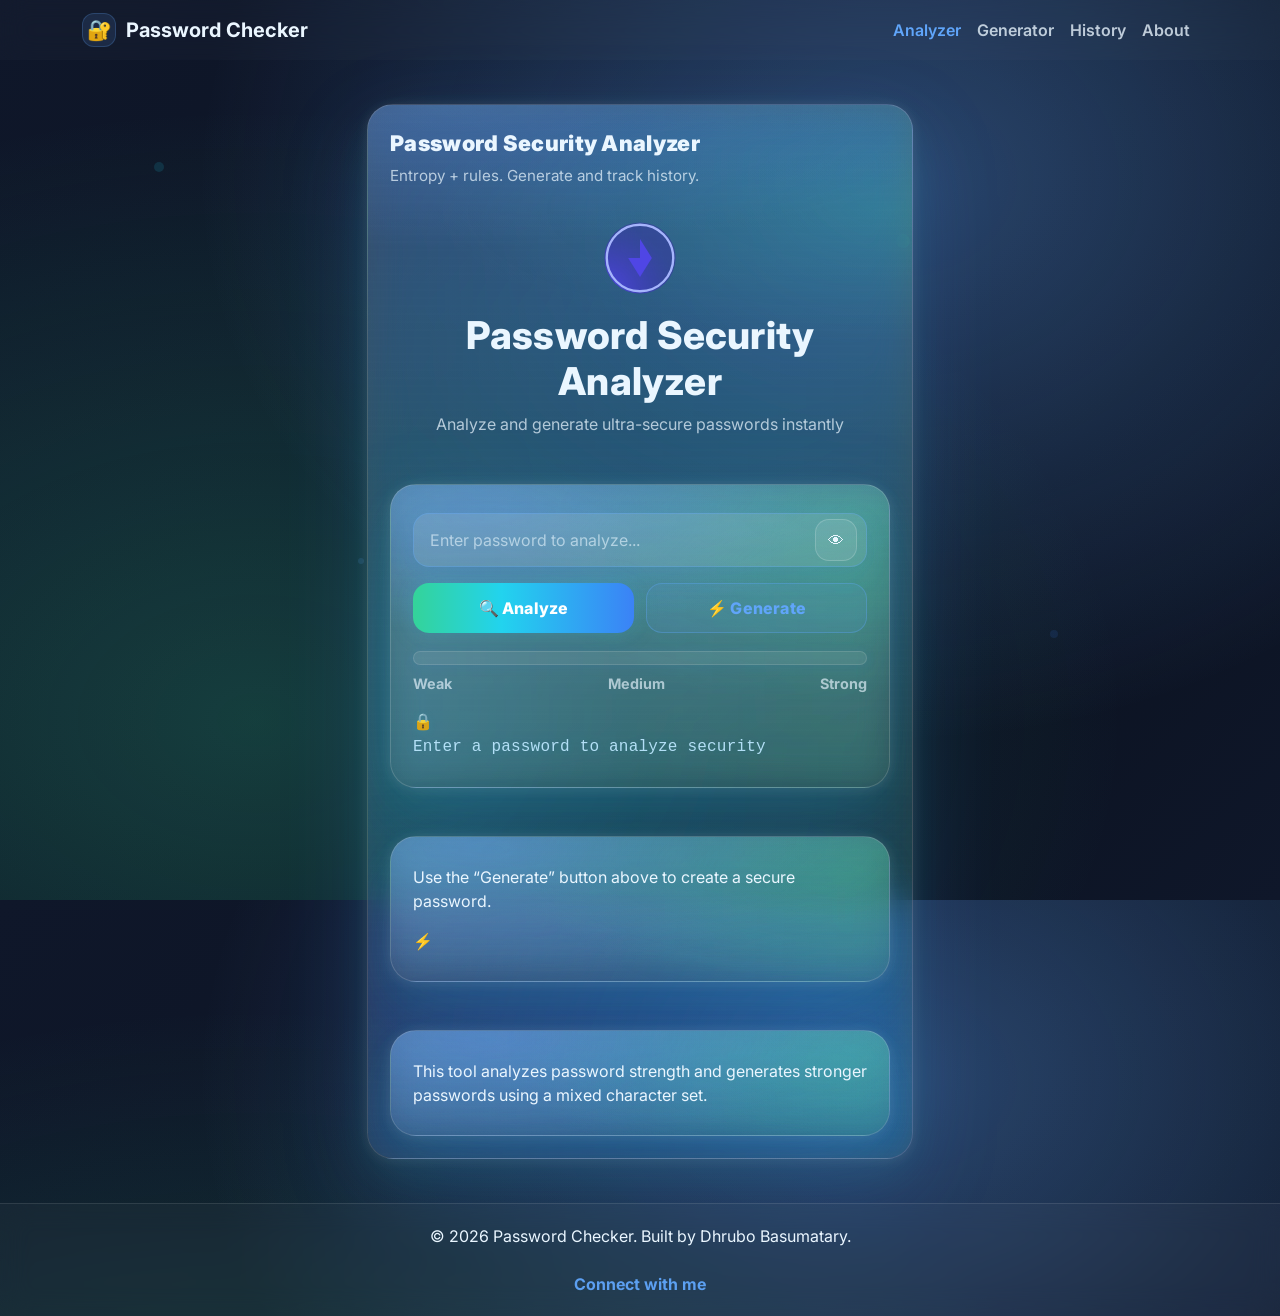
==== commit 2e9f3790: "upppdatedddrrr" ====
--- a/index.html
+++ b/index.html
@@ -21,7 +21,7 @@
   <!-- Navbar -->
   <nav class="navbar navbar-expand-lg">
     <div class="container">
-      <a class="navbar-brand fw-bold" href="#">
+      <a class="navbar-brand fw-bold" href="index.html">
         <span class="logo-icon">🔐</span>
         Password Checker
       </a>
@@ -34,10 +34,13 @@
             <a class="nav-link active" href="#analyzer">Analyzer</a>
           </li>
           <li class="nav-item">
-            <a class="nav-link" href="#generator">Generator</a>
+            <a class="nav-link" href="generator.html">Generator</a>
           </li>
           <li class="nav-item">
-            <a class="nav-link" href="#about">About</a>
+            <a class="nav-link" href="history.html">History</a>
+          </li>
+          <li class="nav-item">
+            <a class="nav-link" href="about.html">About</a>
           </li>
         </ul>
       </div>
@@ -55,7 +58,7 @@
             </div>
             <div class="hud-body">
           <!-- Hero Header -->
-          <div class="hero-header text-center mb-5">
+          <div class="hero-header text-center mb-5" id="home">
             <div class="hero-icon mb-3">
               <svg viewBox="0 0 64 64" fill="none" xmlns="http://www.w3.org/2000/svg">
                 <circle cx="32" cy="32" r="30" fill="url(#pattern0)"/>
